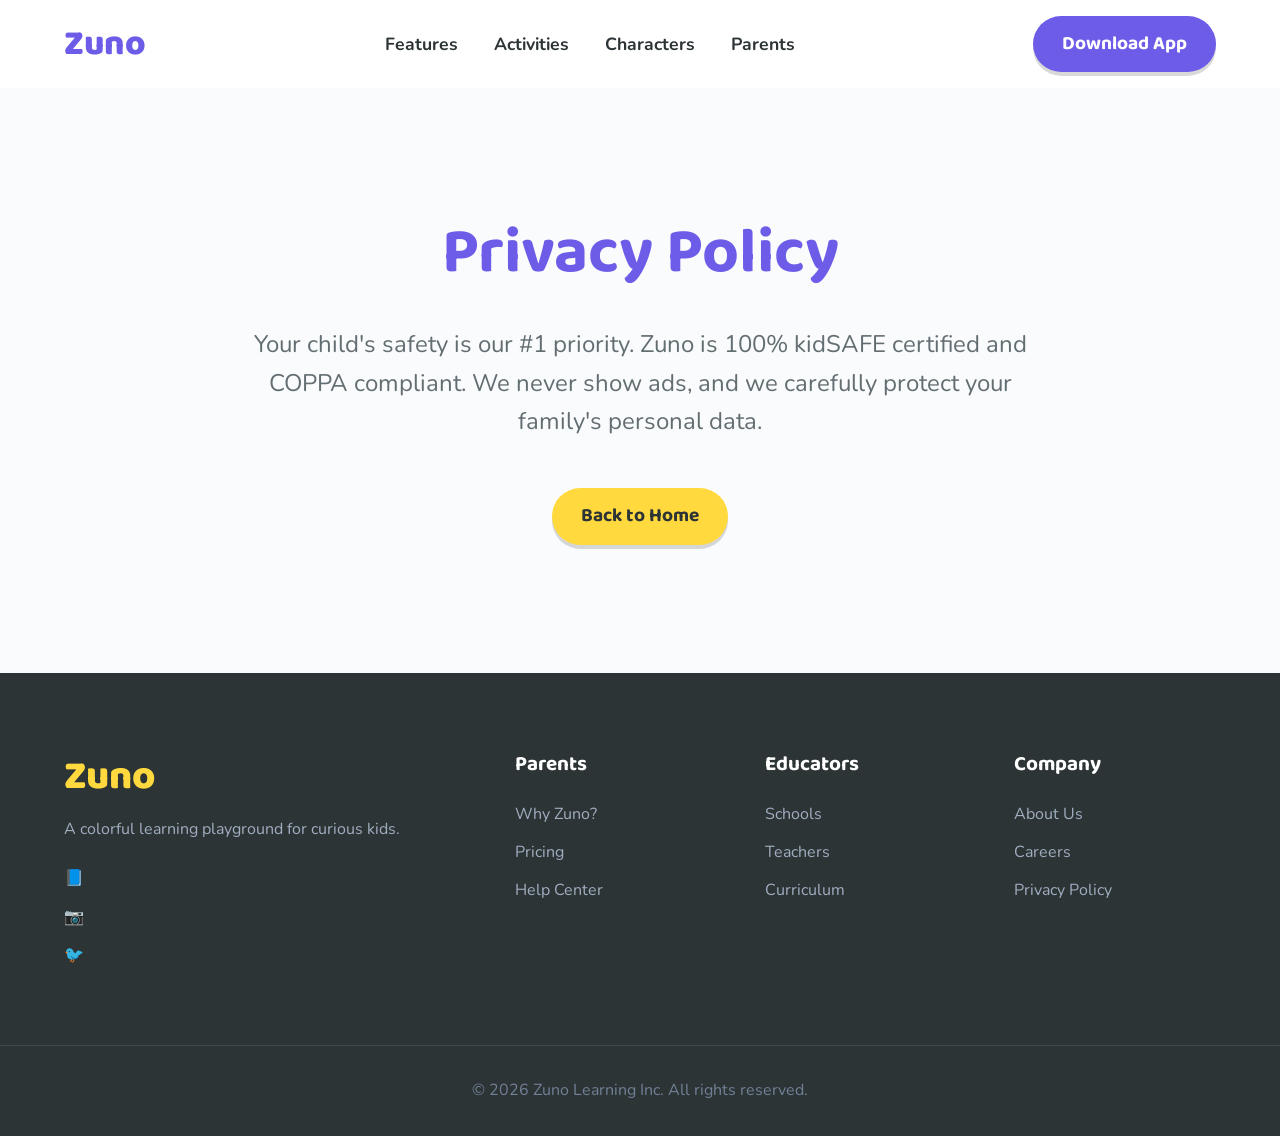
==== privacy.html @ a6fe1f81 "Redesign website to Lingokids style playground, add AI feature hero, and generate footer subpages" ====
<!DOCTYPE html>
<html lang="en">
<head>
  <meta charset="UTF-8" />
  <meta name="viewport" content="width=device-width, initial-scale=1.0" />
  <title>Zuno | Privacy Policy</title>
  <link rel="stylesheet" href="style.css?v=2" />
  <link href="https://fonts.googleapis.com/css2?family=Baloo+2:wght@500;600;700;800&family=Nunito:wght@400;600;700;800&display=swap" rel="stylesheet" />
</head>
<body>
  <header class="navbar">
    <div class="container nav-content">
      <a href="index.html" class="logo">Zuno</a>
      <nav class="nav-links">
        <a href="index.html#features">Features</a>
        <a href="index.html#activities">Activities</a>
        <a href="index.html#characters">Characters</a>
        <a href="index.html#parents">Parents</a>
      </nav>
      <a href="index.html#download" class="btn btn-primary nav-cta">Download App</a>
    </div>
  </header>

  <main style="padding: 8rem 0; text-align: center; min-height: 50vh; background: var(--bg-color);">
    <div class="container">
      <h1 style="color: var(--purple); font-size: 4rem; margin-bottom: 2rem;">Privacy Policy</h1>
      <p style="font-size: 1.5rem; color: var(--light-text); max-width: 800px; margin: 0 auto;">
        Your child's safety is our #1 priority. Zuno is 100% kidSAFE certified and COPPA compliant. We never show ads, and we carefully protect your family's personal data.
      </p>
      <div style="margin-top: 3rem;">
        <a href="index.html" class="btn btn-yellow">Back to Home</a>
      </div>
    </div>
  </main>

  <footer class="footer">
    <div class="container footer-grid">
      <div class="footer-brand">
        <a href="index.html" class="logo">Zuno</a>
        <p>A colorful learning playground for curious kids.</p>
        <div class="socials">
          <a href="#">📘</a> <a href="#">📷</a> <a href="#">🐦</a>
        </div>
      </div>
      <div>
        <h4>Parents</h4>
        <a href="why-zuno.html">Why Zuno?</a>
        <a href="pricing.html">Pricing</a>
        <a href="help-center.html">Help Center</a>
      </div>
      <div>
        <h4>Educators</h4>
        <a href="schools.html">Schools</a>
        <a href="teachers.html">Teachers</a>
        <a href="curriculum.html">Curriculum</a>
      </div>
      <div>
        <h4>Company</h4>
        <a href="about.html">About Us</a>
        <a href="careers.html">Careers</a>
        <a href="privacy.html">Privacy Policy</a>
      </div>
    </div>
    <div class="footer-bottom">
      <p>&copy; 2026 Zuno Learning Inc. All rights reserved.</p>
    </div>
  </footer>
</body>
</html>
---- style.css ----
:root {
  --purple:     #6C5CE7;
  --yellow:     #FFD93D;
  --blue:       #4DB6FF;
  --green:      #4CD4B0;
  --orange:     #FF7A59;
  --dark-text:  #2D3436;
  --light-text: #636E72;
  --bg-color:   #FAFBFC;
  --bg-blue:    #EBF6FF;
  --bg-yellow:  #FFF9E5;
}

* { margin: 0; padding: 0; box-sizing: border-box; }

body {
  font-family: 'Nunito', sans-serif;
  color: var(--dark-text);
  background-color: var(--bg-color);
  overflow-x: hidden;
  line-height: 1.6;
}

h1, h2, h3, h4, .logo {
  font-family: 'Baloo 2', cursive;
  line-height: 1.2;
}

a { text-decoration: none; color: inherit; }

.container { width: min(1200px, 90%); margin: auto; }

.section { padding: 5rem 0; }
.section-title { font-size: 2.8rem; text-align: center; margin-bottom: 3rem; color: var(--purple); }

.bg-light-blue { background-color: var(--bg-blue); }
.bg-light-yellow { background-color: var(--bg-yellow); }

.gradient-bg {
  background: linear-gradient(135deg, var(--purple), var(--blue));
  color: white;
}

/* Animations */
@keyframes float {
  0%, 100% { transform: translateY(0); }
  50% { transform: translateY(-20px); }
}
@keyframes bounce-slow {
  0%, 100% { transform: translateY(0); }
  50% { transform: translateY(-10px); }
}
@keyframes float-letter {
  0%, 100% { transform: translateY(0) rotate(0deg); }
  50% { transform: translateY(-15px) rotate(10deg); }
}

.bounce { animation: bounce-slow 4s ease-in-out infinite; }
.bounce-alt { animation: bounce-slow 4.5s ease-in-out infinite alternate; }

/* Buttons */
.btn {
  display: inline-block;
  padding: 0.8rem 1.8rem;
  border-radius: 50px;
  font-family: 'Baloo 2', cursive;
  font-size: 1.2rem;
  font-weight: 700;
  cursor: pointer;
  transition: transform 0.2s, box-shadow 0.2s;
  border: none;
  box-shadow: 0 4px 0 rgba(0,0,0,0.15);
}
.btn:hover {
  transform: translateY(-4px) scale(1.02);
  box-shadow: 0 8px 12px rgba(0,0,0,0.1);
}
.btn:active {
  transform: translateY(2px);
  box-shadow: 0 0px 0px rgba(0,0,0,0.1);
}

.btn-primary { background: var(--purple); color: white; }
.btn-yellow { background: var(--yellow); color: var(--dark-text); }
.btn-outline { background: white; color: var(--purple); border: 3px solid var(--purple); box-shadow: none; padding: 0.65rem 1.65rem; }
.btn-outline:hover { box-shadow: 0 6px 15px rgba(108, 92, 231, 0.2); }
.btn-white { background: white; color: var(--purple); }
.btn-large { padding: 1rem 2.5rem; font-size: 1.4rem; }

/* Cards & Rounded shapes */
.card {
  background: white;
  border-radius: 32px;
  box-shadow: 0 10px 30px rgba(0,0,0,0.06);
  transition: transform 0.3s cubic-bezier(0.175, 0.885, 0.32, 1.275), box-shadow 0.3s;
}
.card:hover {
  transform: translateY(-10px);
  box-shadow: 0 20px 40px rgba(0,0,0,0.1);
}

/* Navbar */
.navbar {
  background: rgba(255,255,255,0.9);
  backdrop-filter: blur(10px);
  position: sticky;
  top: 0;
  z-index: 100;
  padding: 1rem 0;
}
.nav-content { display: flex; justify-content: space-between; align-items: center; }
.logo { font-size: 2.2rem; color: var(--purple); font-weight: 800; }
.nav-links a { margin: 0 1rem; font-weight: 700; font-size: 1.1rem; color: var(--dark-text); transition: color 0.2s; }
.nav-links a:hover { color: var(--purple); }

/* Hero Section */
.hero {
  position: relative;
  padding: 6rem 0;
  z-index: 10;
}
.hero-grid {
  display: grid;
  grid-template-columns: 1fr 1fr;
  gap: 3rem;
  align-items: center;
}
.hero-text h1 {
  font-size: 4.5rem;
  color: var(--purple);
  margin-bottom: 1rem;
}
.hero-text p {
  font-size: 1.5rem;
  color: var(--light-text);
  margin-bottom: 2rem;
}
.hero-buttons { display: flex; gap: 1rem; flex-wrap: wrap; }

.hero-image-container { position: relative; }
.hero-img {
  width: 100%;
  border-radius: 40px;
  box-shadow: 0 20px 50px rgba(108, 92, 231, 0.15);
  animation: float 6s ease-in-out infinite;
  display: block;
}

/* Floating Elements */
.floating-letter, .floating-number {
  position: absolute;
  font-family: 'Baloo 2', cursive;
  font-weight: 800;
  font-size: 4rem;
  z-index: 2;
  animation: float-letter 4s ease-in-out infinite alternate;
}
.l1 { color: var(--yellow); top: -20px; left: -20px; text-shadow: 3px 3px 0 rgba(0,0,0,0.1); }
.n1 { color: var(--green); top: 50%; right: -30px; font-size: 5rem; animation-delay: 1s; }
.l2 { color: var(--orange); bottom: -10px; left: 10%; animation-delay: 2s; }
.n2 { color: var(--blue); bottom: 10%; right: 20%; font-size: 3.5rem; animation-delay: 1.5s; }

.floating-bg { position: fixed; top: 0; left: 0; width: 100%; height: 100%; pointer-events: none; z-index: -1; }
.bubble { position: absolute; border-radius: 50%; background: var(--blue); opacity: 0.1; }
.b1 { width: 300px; height: 300px; top: -100px; right: -50px; background: var(--yellow); animation: float 8s infinite; }
.b2 { width: 150px; height: 150px; bottom: 20%; left: 5%; animation: float 6s infinite reverse; }
.star, .cloud { position: absolute; font-size: 3rem; opacity: 0.6; }
.s1 { top: 20%; left: 15%; animation: float 5s infinite; }
.s2 { top: 60%; right: 10%; font-size: 2rem; animation: float 4s infinite 2s; }
.c1 { top: 30%; right: 25%; font-size: 4rem; opacity: 0.4; animation: float 7s infinite 1s; }


/* Hero Feature Showcase */
.feature-showcase {
  display: grid;
  grid-template-columns: 1.1fr 0.9fr;
  gap: 4rem;
  align-items: center;
}
.badge-label {
  background: var(--yellow);
  color: var(--dark-text);
  padding: 0.5rem 1.2rem;
  border-radius: 20px;
  font-weight: 800;
  font-size: 1.1rem;
  display: inline-block;
  font-family: 'Baloo 2', cursive;
  text-transform: uppercase;
  letter-spacing: 1px;
}
.feature-list {
  list-style: none;
}
.feature-list li {
  margin-bottom: 1rem;
  padding: 1.2rem;
  background: white;
  border-radius: 20px;
  box-shadow: 0 5px 15px rgba(0,0,0,0.05);
  border-left: 6px solid var(--purple);
  font-size: 1.15rem;
  transition: transform 0.2s;
}
.feature-list li:hover {
  transform: translateX(10px);
}

/* Activities Section */
.horizontal-scroll {
  display: flex;
  gap: 2rem;
  overflow-x: auto;
  padding: 1rem 0 3rem;
  scrollbar-width: none; /* Firefox */
}
.horizontal-scroll::-webkit-scrollbar { display: none; }
.activity-card {
  min-width: 300px;
  flex: 0 0 300px;
  overflow: hidden;
  border: 4px solid white;
}
.activity-card:hover { border-color: var(--yellow); border-radius: 32px; }
.activity-img {
  height: 180px;
  width: 100%;
  object-fit: cover;
  display: block;
  border-radius: 28px 28px 0 0;
}
.activity-content { padding: 1.5rem; position: relative; }
.age-tag {
  background: var(--bg-color);
  color: var(--light-text);
  padding: 0.3rem 0.8rem;
  border-radius: 20px;
  font-weight: 700;
  font-size: 0.9rem;
  display: inline-block;
  margin-bottom: 0.5rem;
}
.activity-card h3 { font-size: 1.5rem; margin-bottom: 1rem; }
.btn-play {
  background: var(--green);
  color: white;
  border: none;
  border-radius: 50px;
  padding: 0.5rem 1rem;
  font-weight: 700;
  font-family: 'Baloo 2', cursive;
  cursor: pointer;
  box-shadow: 0 4px 0 rgba(0,0,0,0.1);
  transition: transform 0.2s;
}
.btn-play:hover { transform: scale(1.05); }

/* Character Section */
.character-grid {
  display: grid;
  grid-template-columns: repeat(auto-fit, minmax(300px, 1fr));
  gap: 2.5rem;
}
.character-card {
  padding: 2.5rem 2rem;
  text-align: center;
  border: 3px solid transparent;
}
.character-card:hover { border-color: var(--purple); }
.char-image {
  width: 130px;
  height: 130px;
  margin: 0 auto 1.5rem;
  border-radius: 50%;
  display: flex;
  align-items: center;
  justify-content: center;
  font-size: 5rem;
  box-shadow: 0 10px 20px rgba(0,0,0,0.1);
}
.character-card h3 { font-size: 2rem; color: var(--purple); margin-bottom: 0.5rem; }

/* Trust Section */
.trust-grid {
  display: grid;
  grid-template-columns: 1fr 1fr;
  gap: 4rem;
  align-items: center;
}
.trust-badges { display: flex; flex-direction: column; gap: 1.5rem; }
.badge {
  display: flex;
  flex-direction: column;
  background: white;
  padding: 1.5rem;
  border-radius: 24px;
  box-shadow: 0 5px 15px rgba(0,0,0,0.05);
}
.badge .icon { font-size: 2.5rem; margin-bottom: 0.5rem; }
.badge strong { font-size: 1.4rem; font-family: 'Baloo 2', cursive; color: var(--dark-text); }
.badge p { color: var(--light-text); }

.testimonial-card {
  padding: 3rem;
  background: white;
  border-radius: 40px;
  border-top-left-radius: 0;
  box-shadow: 0 15px 35px rgba(0,0,0,0.08);
  position: relative;
}
.testimonial-card::before {
  content: '"';
  font-family: 'Baloo 2', cursive;
  font-size: 8rem;
  color: var(--yellow);
  position: absolute;
  top: -20px;
  left: 20px;
  opacity: 0.3;
  line-height: 1;
}
.testimonial-card p { font-size: 1.4rem; font-weight: 600; color: var(--dark-text); font-style: italic; position: relative; z-index: 1; margin-bottom: 2rem;}
.parent-name { display: flex; align-items: center; gap: 1rem; }
.avatar { width: 50px; height: 50px; background: var(--bg-blue); border-radius: 50%; display: flex; align-items: center; justify-content: center; font-size: 1.5rem; }
.parent-name span { font-weight: 700; color: var(--light-text); }

/* CTA Section */
.cta { text-align: center; border-radius: 40px; margin: 0 5% 5rem; padding: 4rem 1rem; }
.cta h2 { font-size: 3.5rem; margin-bottom: 1rem; }
.cta p { font-size: 1.3rem; margin-bottom: 2.5rem; opacity: 0.9; }
.cta-buttons { display: flex; justify-content: center; gap: 1.5rem; flex-wrap: wrap; }

/* Footer */
.footer { background: var(--dark-text); color: white; padding: 5rem 0 2rem; }
.footer-grid {
  display: grid;
  grid-template-columns: 2fr 1fr 1fr 1fr;
  gap: 3rem;
  margin-bottom: 4rem;
}
.footer-brand .logo { color: var(--yellow); font-size: 2.5rem; margin-bottom: 1rem; display: block; }
.footer-brand p { color: #A0AEC0; margin-bottom: 1.5rem; }
.footer h4 { font-size: 1.3rem; margin-bottom: 1.5rem; color: white; }
.footer a { display: block; color: #A0AEC0; margin-bottom: 0.8rem; transition: color 0.2s; }
.footer a:hover { color: var(--yellow); }
.footer-bottom { text-align: center; padding-top: 2rem; border-top: 1px solid rgba(255,255,255,0.1); color: #718096; }

/* Login Form Modal Start */
.login-link {
  font-weight: 800;
  font-size: 1.1rem;
  color: var(--purple);
  margin-right: 1.5rem;
  text-decoration: none;
  transition: color 0.2s;
}
.login-link:hover {
  color: var(--orange);
}
.modal {
  display: flex !important;
  visibility: hidden;
  opacity: 0;
  position: fixed;
  z-index: 1000;
  left: 0;
  top: 0;
  width: 100%;
  height: 100%;
  background-color: rgba(48, 25, 98, 0.6);
  backdrop-filter: blur(5px);
  align-items: center;
  justify-content: center;
  transition: opacity 0.3s, visibility 0.3s;
}
.modal.show {
  visibility: visible;
  opacity: 1;
}
.modal-content {
  background-color: #fefefe;
  padding: 3rem;
  width: min(90%, 420px);
  position: relative;
  text-align: center;
  border: 4px solid var(--purple);
  transform: translateY(20px);
  transition: transform 0.3s;
}
.modal.show .modal-content {
  transform: translateY(0);
}
.close-btn {
  color: #ccc;
  position: absolute;
  top: 15px;
  right: 25px;
  font-size: 32px;
  font-weight: bold;
  cursor: pointer;
  transition: color 0.2s;
  line-height: 1;
}
.close-btn:hover,
.close-btn:focus {
  color: var(--orange);
}
.form-group {
  text-align: left;
  margin-bottom: 1.5rem;
}
.form-group label {
  display: block;
  font-weight: 700;
  color: var(--dark-text);
  margin-bottom: 0.5rem;
  font-size: 1.1rem;
}
.form-group input {
  width: 100%;
  padding: 0.9rem 1rem;
  border: 2px solid #e2e8f0;
  border-radius: 16px;
  font-size: 1.1rem;
  font-family: 'Nunito', sans-serif;
  color: var(--dark-text);
  transition: border-color 0.2s;
}
.form-group input:focus {
  outline: none;
  border-color: var(--purple);
}

/* Responsive Start */
@media (max-width: 992px) {
  .hero-grid, .trust-grid { grid-template-columns: 1fr; text-align: center; }
  .hero-buttons { justify-content: center; }
  .floating-letter, .floating-number { display: none; }
  .hero-text h1 { font-size: 3.5rem; }
  .footer-grid { grid-template-columns: 1fr 1fr; }
}

@media (max-width: 768px) {
  .nav-links { display: none; }
  .section { padding: 3rem 0; }
  .section-title, .cta h2 { font-size: 2.2rem; }
  .hero-text h1 { font-size: 2.8rem; }
  .footer-grid { grid-template-columns: 1fr; text-align: center; }
}
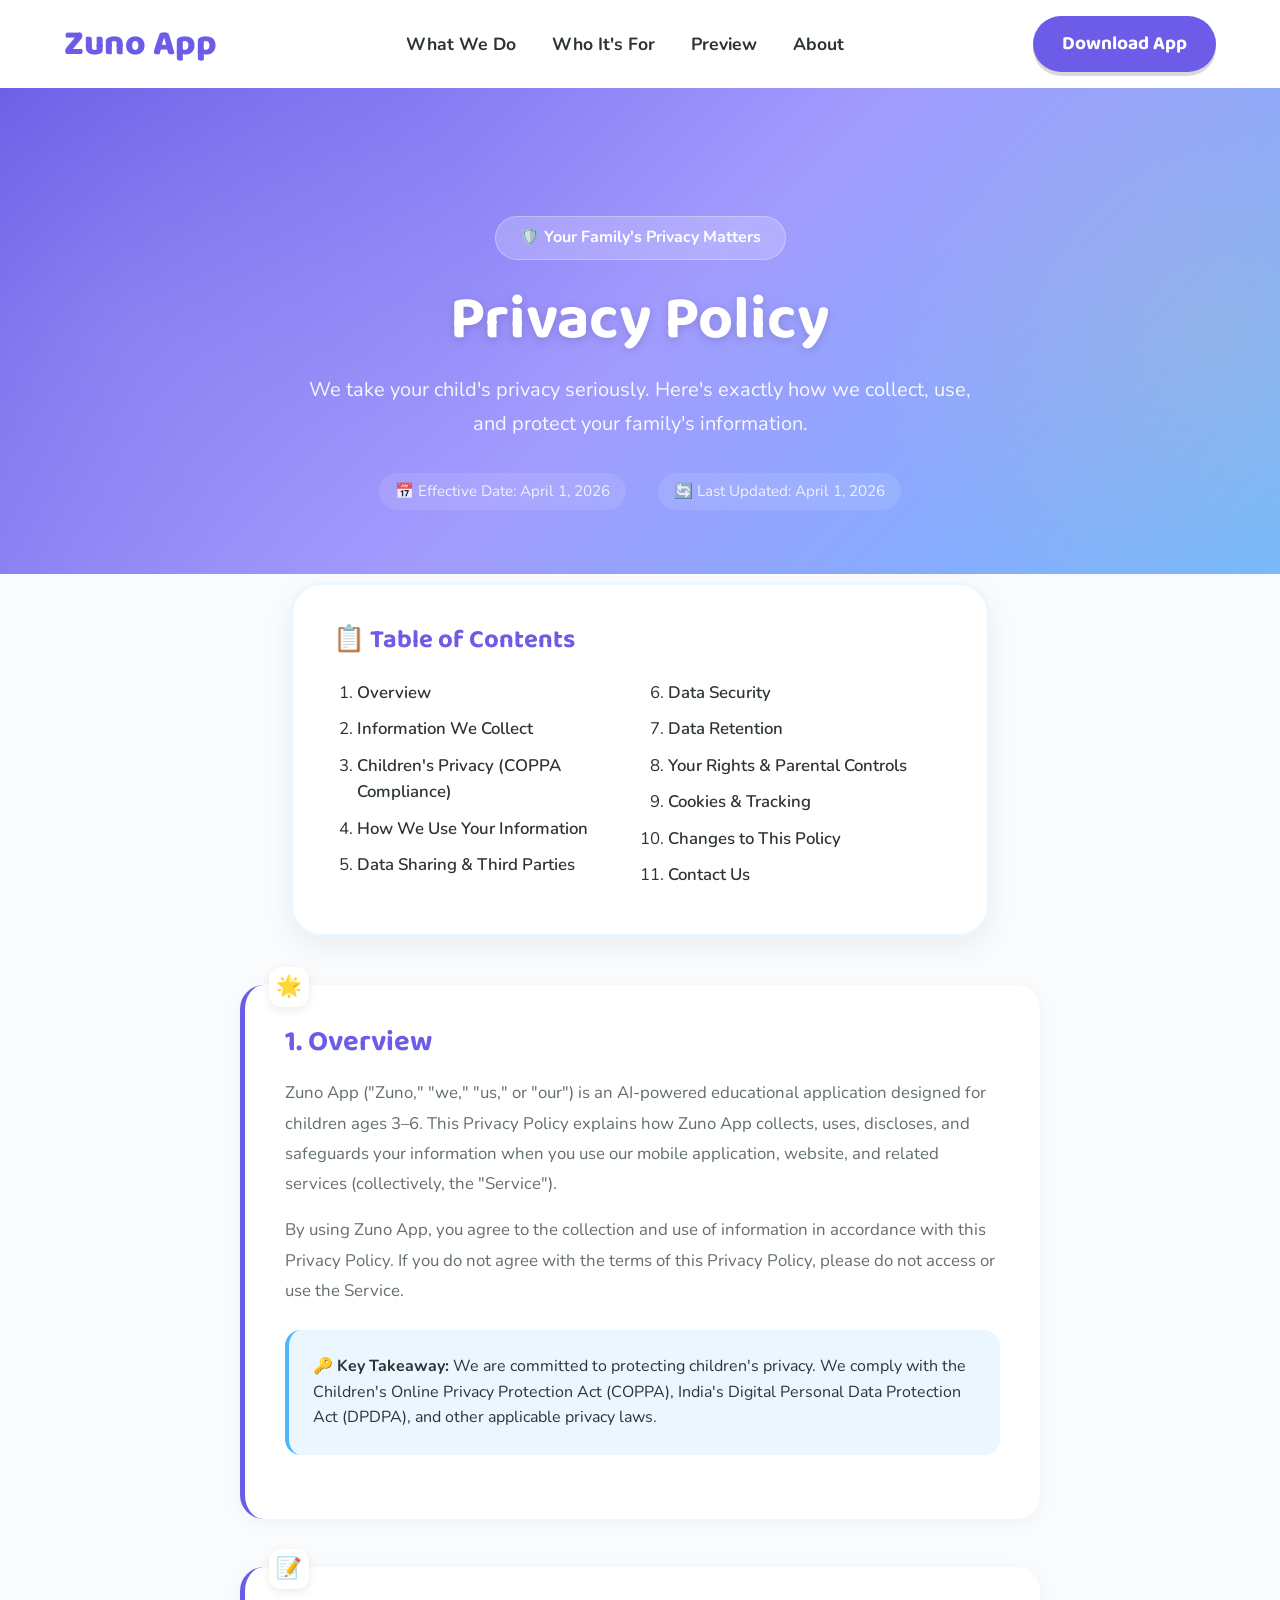
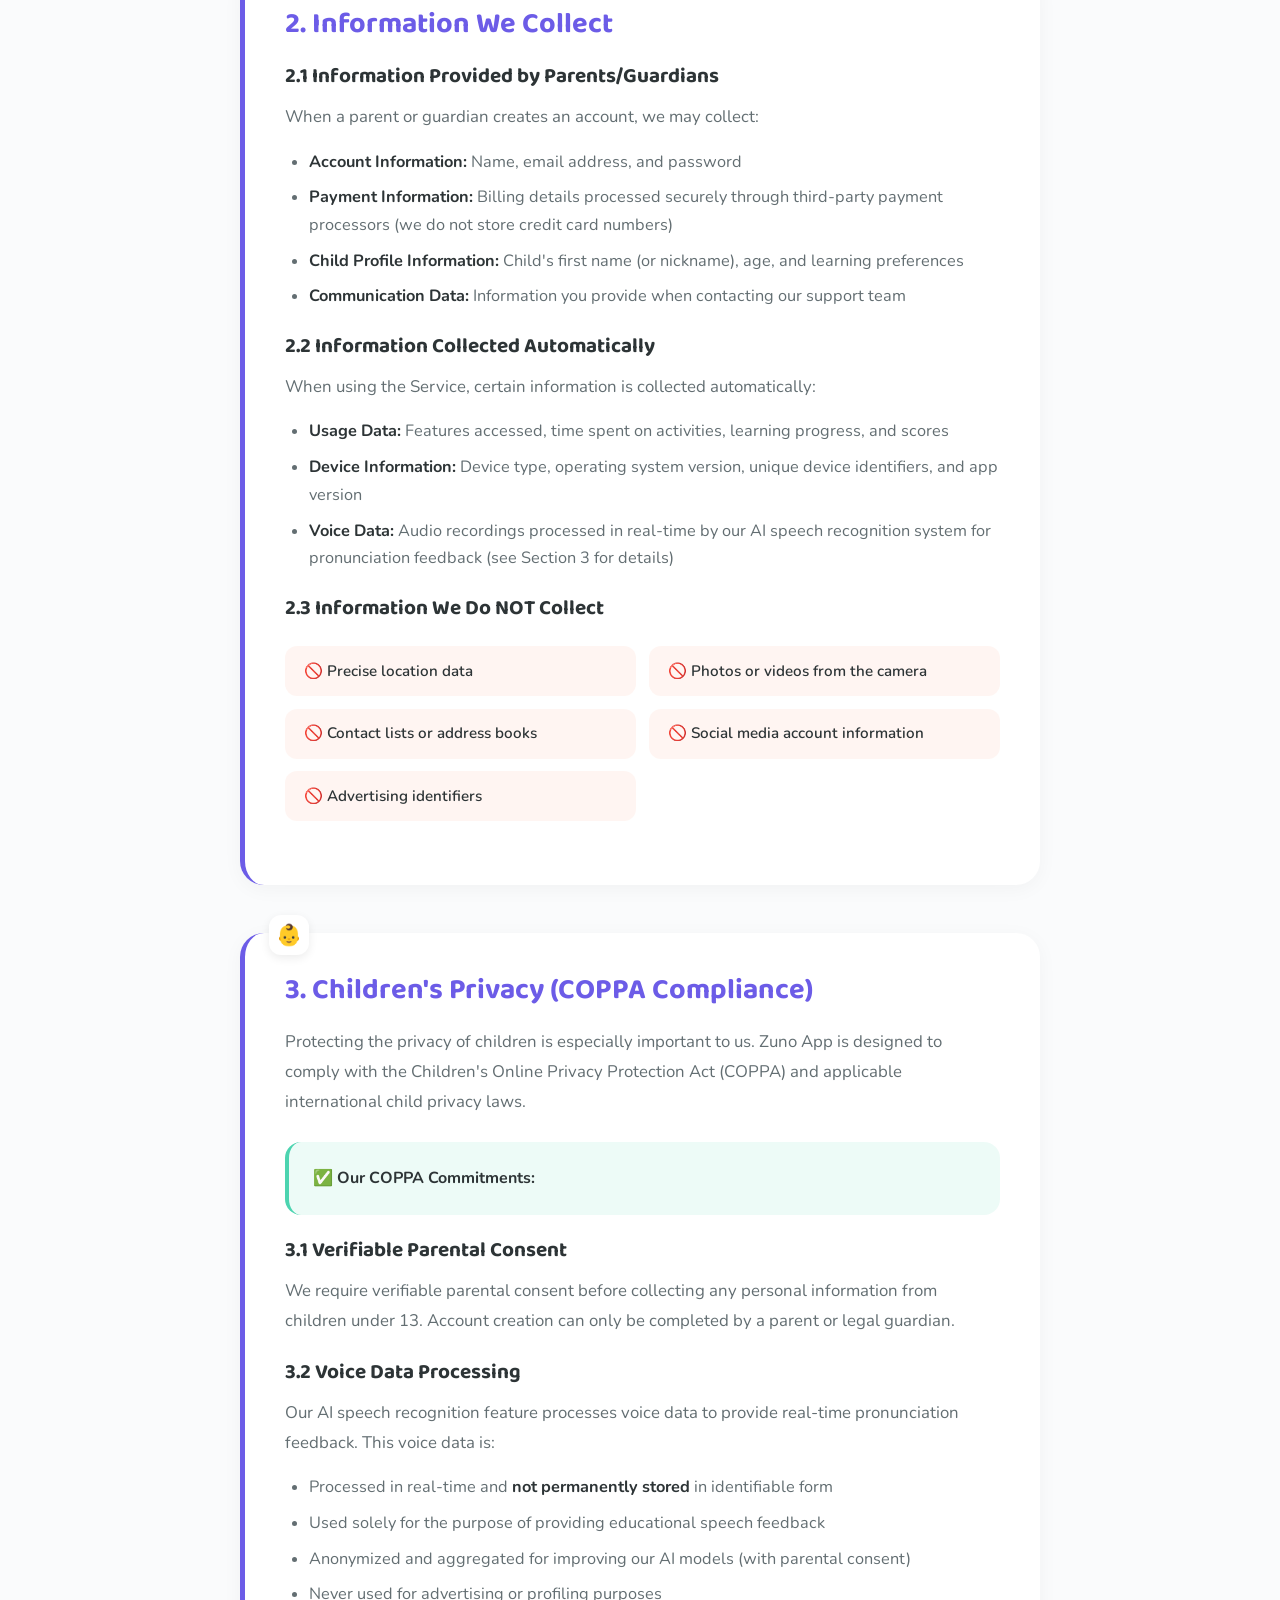
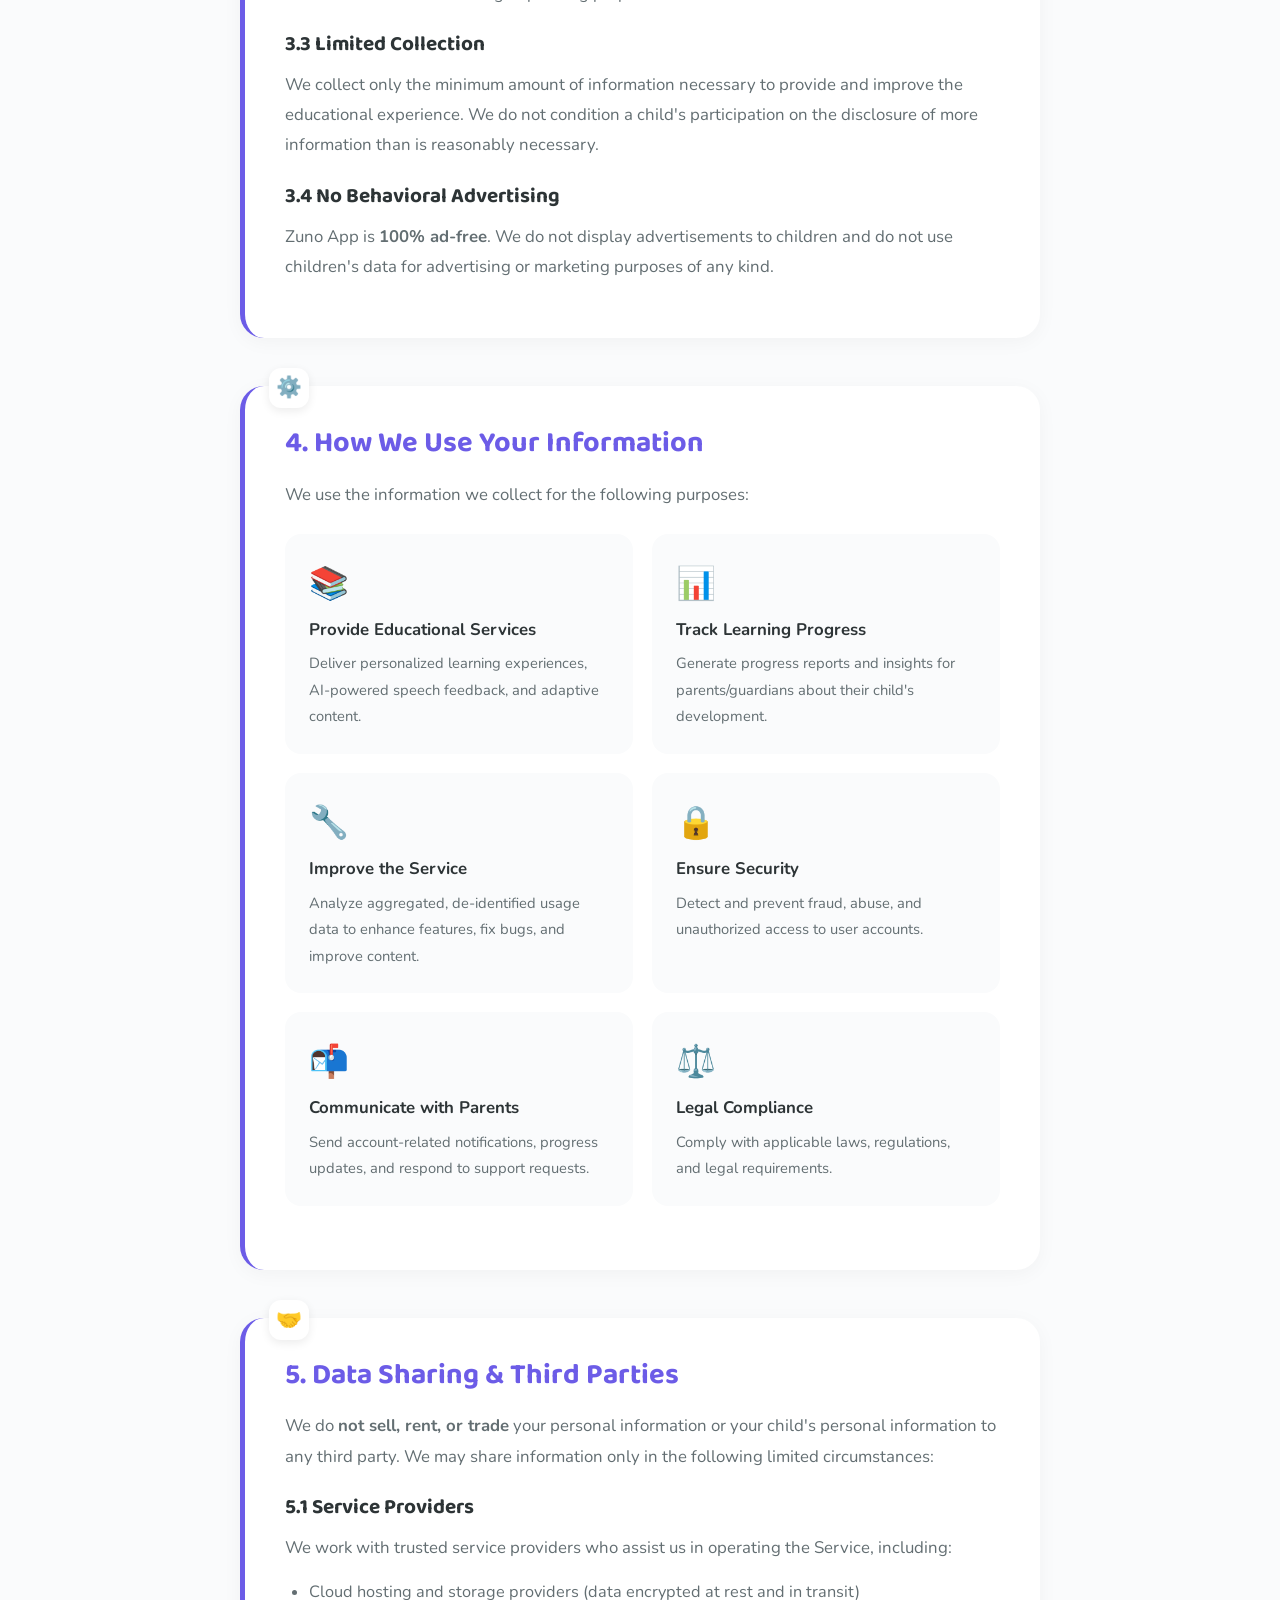
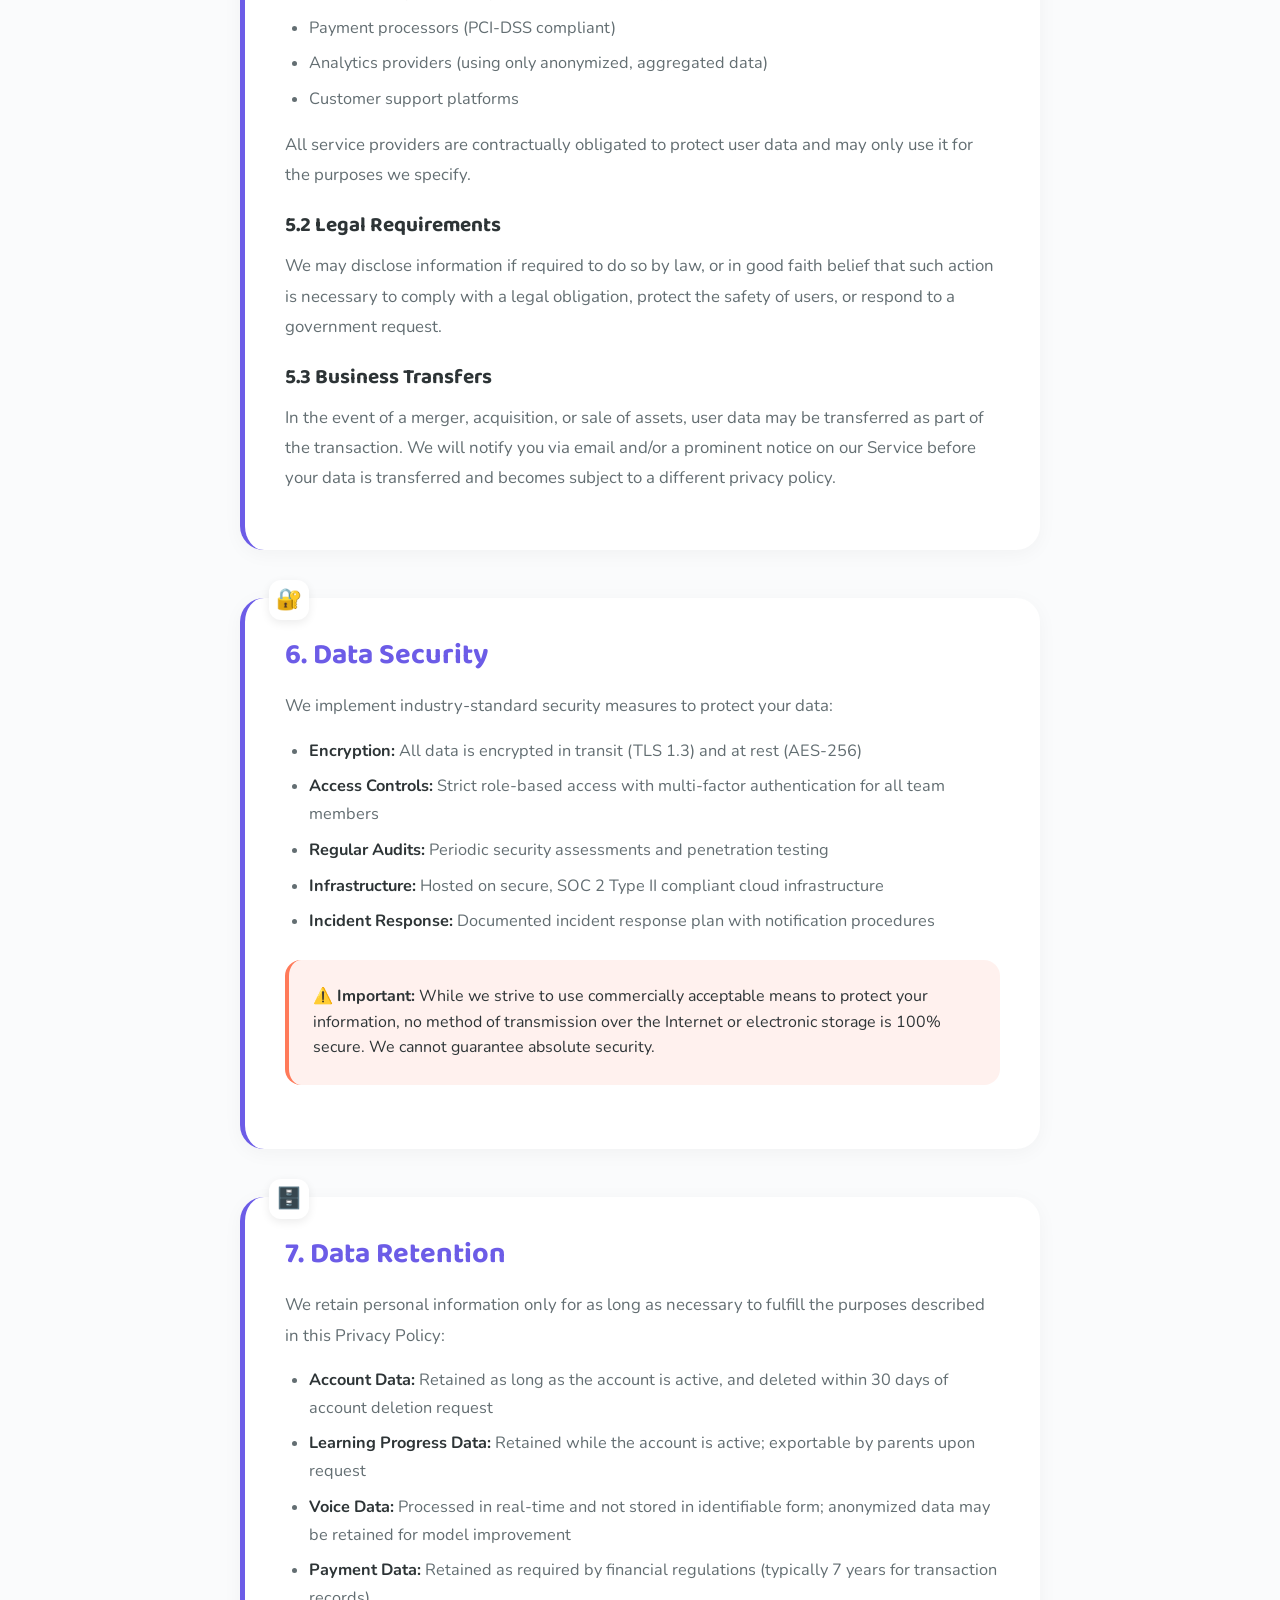
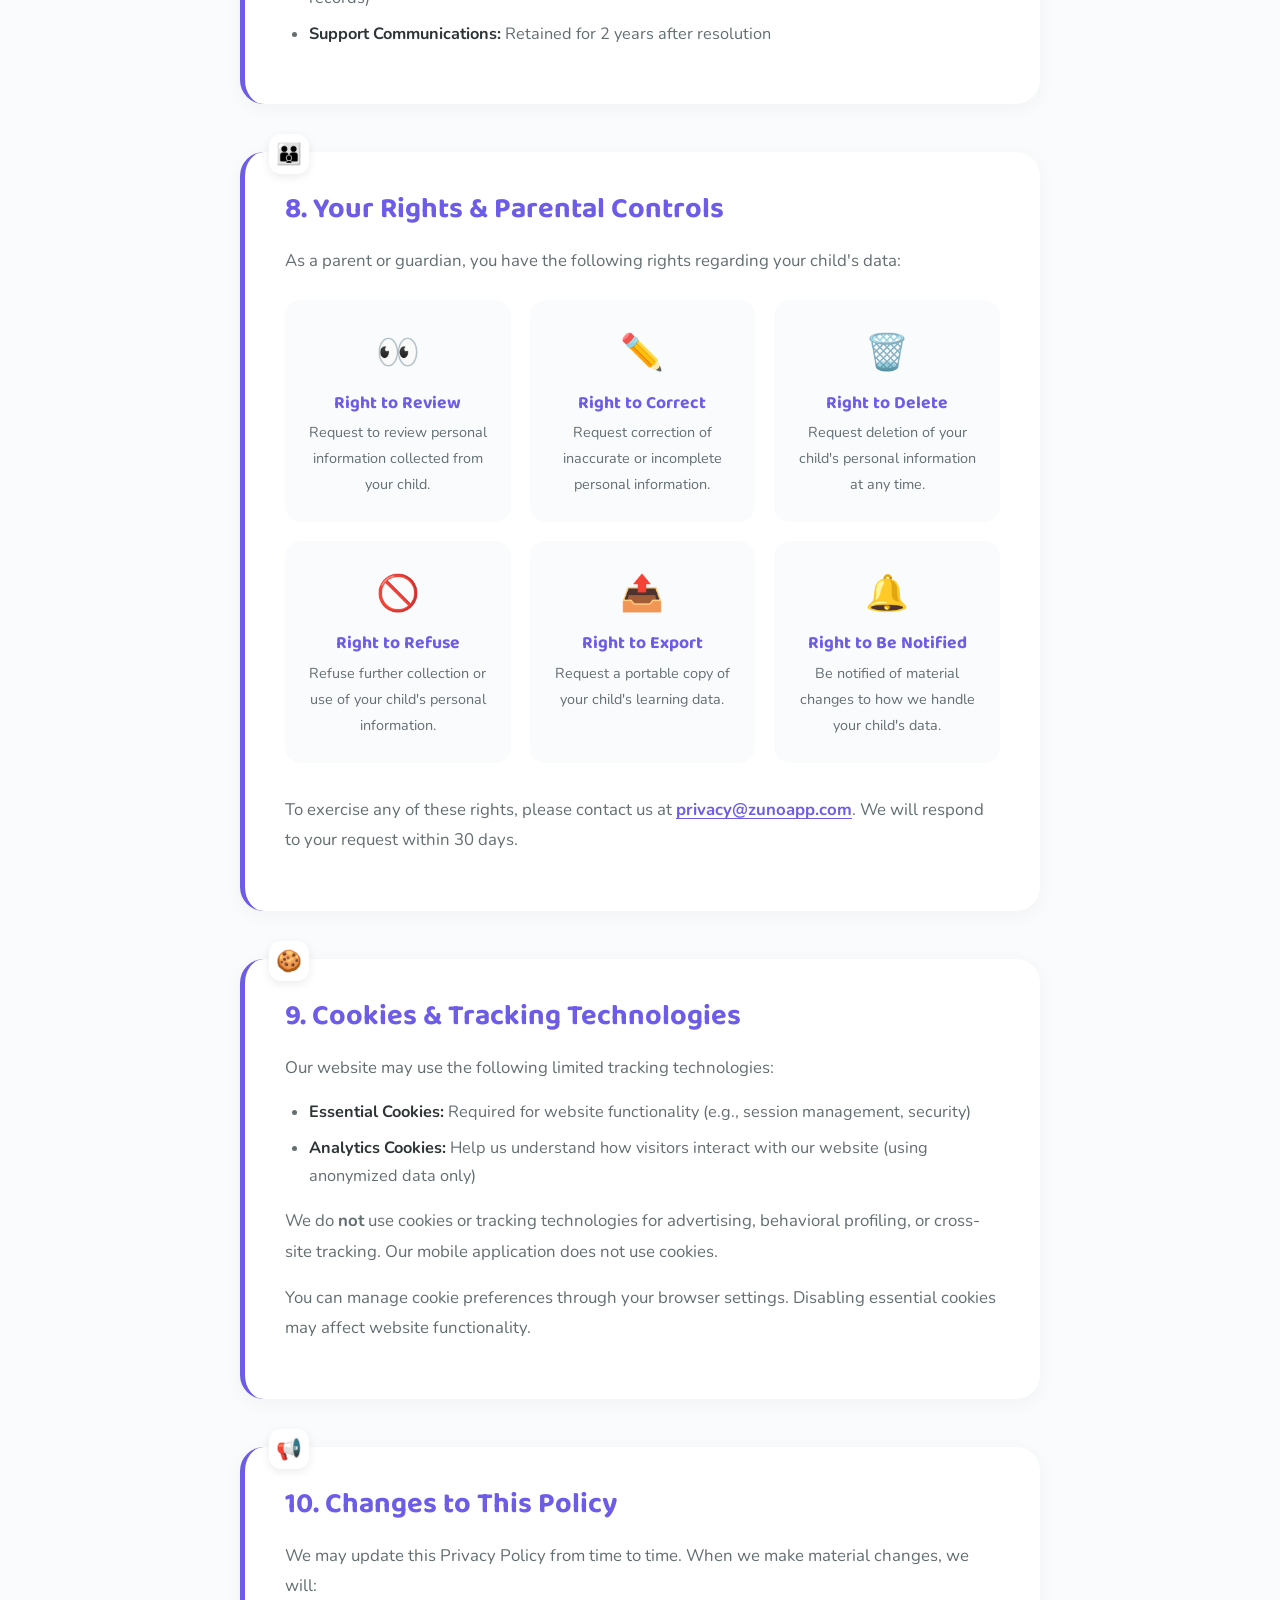
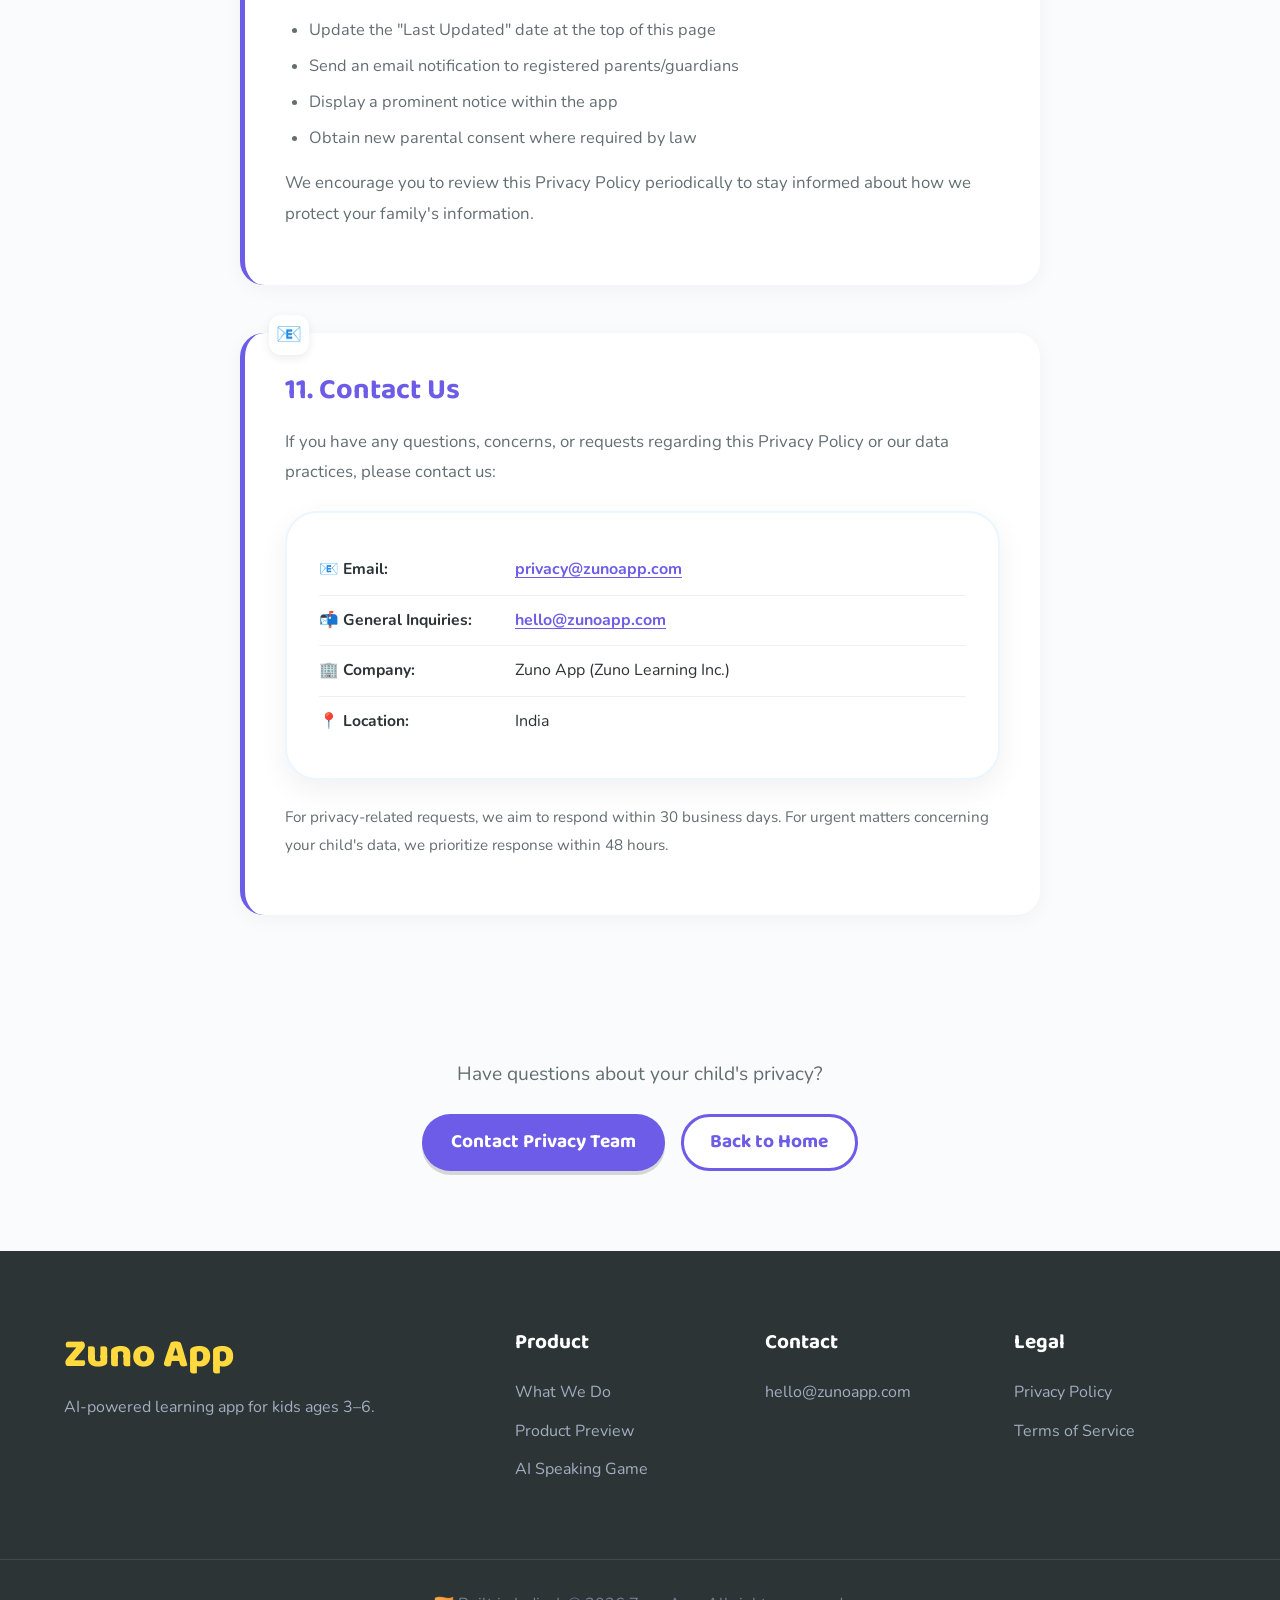
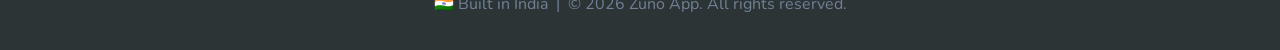
==== commit adae7eaa: "Add authentic Privacy Policy & Terms of Service pages - Rewrote privacy.html with comprehensive 11-s" ====
--- a/privacy.html
+++ b/privacy.html
@@ -3,66 +3,357 @@
 <head>
   <meta charset="UTF-8" />
   <meta name="viewport" content="width=device-width, initial-scale=1.0" />
-  <title>Zuno | Privacy Policy</title>
-  <link rel="stylesheet" href="style.css?v=2" />
+  <title>Zuno App | Privacy Policy</title>
+  <meta name="description" content="Zuno App Privacy Policy – Learn how we protect your child's data. COPPA compliant, ad-free, and committed to children's safety." />
+  <link rel="preconnect" href="https://fonts.googleapis.com" />
+  <link rel="preconnect" href="https://fonts.gstatic.com" crossorigin />
   <link href="https://fonts.googleapis.com/css2?family=Baloo+2:wght@500;600;700;800&family=Nunito:wght@400;600;700;800&display=swap" rel="stylesheet" />
+  <link rel="stylesheet" href="style.css?v=6" />
 </head>
 <body>
   <header class="navbar">
     <div class="container nav-content">
-      <a href="index.html" class="logo">Zuno</a>
+      <a href="index.html" class="logo">Zuno App</a>
       <nav class="nav-links">
-        <a href="index.html#features">Features</a>
-        <a href="index.html#activities">Activities</a>
-        <a href="index.html#characters">Characters</a>
-        <a href="index.html#parents">Parents</a>
+        <a href="index.html#what-we-do">What We Do</a>
+        <a href="index.html#who-its-for">Who It's For</a>
+        <a href="index.html#preview">Preview</a>
+        <a href="index.html#about">About</a>
       </nav>
       <a href="index.html#download" class="btn btn-primary nav-cta">Download App</a>
     </div>
   </header>
 
-  <main style="padding: 8rem 0; text-align: center; min-height: 50vh; background: var(--bg-color);">
-    <div class="container">
-      <h1 style="color: var(--purple); font-size: 4rem; margin-bottom: 2rem;">Privacy Policy</h1>
-      <p style="font-size: 1.5rem; color: var(--light-text); max-width: 800px; margin: 0 auto;">
-        Your child's safety is our #1 priority. Zuno is 100% kidSAFE certified and COPPA compliant. We never show ads, and we carefully protect your family's personal data.
-      </p>
-      <div style="margin-top: 3rem;">
-        <a href="index.html" class="btn btn-yellow">Back to Home</a>
-      </div>
-    </div>
+  <main class="legal-page">
+    <!-- Hero Banner -->
+    <section class="legal-hero">
+      <div class="container">
+        <div class="legal-hero-badge">🛡️ Your Family's Privacy Matters</div>
+        <h1>Privacy Policy</h1>
+        <p class="legal-hero-sub">We take your child's privacy seriously. Here's exactly how we collect, use, and protect your family's information.</p>
+        <div class="legal-meta">
+          <span>📅 Effective Date: April 1, 2026</span>
+          <span>🔄 Last Updated: April 1, 2026</span>
+        </div>
+      </div>
+    </section>
+
+    <!-- Table of Contents -->
+    <section class="legal-toc">
+      <div class="container">
+        <div class="toc-card card">
+          <h2>📋 Table of Contents</h2>
+          <ol class="toc-list">
+            <li><a href="#overview">Overview</a></li>
+            <li><a href="#info-we-collect">Information We Collect</a></li>
+            <li><a href="#children-privacy">Children's Privacy (COPPA Compliance)</a></li>
+            <li><a href="#how-we-use">How We Use Your Information</a></li>
+            <li><a href="#data-sharing">Data Sharing & Third Parties</a></li>
+            <li><a href="#data-security">Data Security</a></li>
+            <li><a href="#data-retention">Data Retention</a></li>
+            <li><a href="#parental-rights">Your Rights & Parental Controls</a></li>
+            <li><a href="#cookies">Cookies & Tracking</a></li>
+            <li><a href="#changes">Changes to This Policy</a></li>
+            <li><a href="#contact">Contact Us</a></li>
+          </ol>
+        </div>
+      </div>
+    </section>
+
+    <!-- Policy Content -->
+    <section class="legal-content">
+      <div class="container">
+
+        <article id="overview" class="legal-section">
+          <div class="legal-section-icon">🌟</div>
+          <h2>1. Overview</h2>
+          <p>Zuno App ("Zuno," "we," "us," or "our") is an AI-powered educational application designed for children ages 3–6. This Privacy Policy explains how Zuno App collects, uses, discloses, and safeguards your information when you use our mobile application, website, and related services (collectively, the "Service").</p>
+          <p>By using Zuno App, you agree to the collection and use of information in accordance with this Privacy Policy. If you do not agree with the terms of this Privacy Policy, please do not access or use the Service.</p>
+          <div class="legal-highlight">
+            <strong>🔑 Key Takeaway:</strong> We are committed to protecting children's privacy. We comply with the Children's Online Privacy Protection Act (COPPA), India's Digital Personal Data Protection Act (DPDPA), and other applicable privacy laws.
+          </div>
+        </article>
+
+        <article id="info-we-collect" class="legal-section">
+          <div class="legal-section-icon">📝</div>
+          <h2>2. Information We Collect</h2>
+
+          <h3>2.1 Information Provided by Parents/Guardians</h3>
+          <p>When a parent or guardian creates an account, we may collect:</p>
+          <ul>
+            <li><strong>Account Information:</strong> Name, email address, and password</li>
+            <li><strong>Payment Information:</strong> Billing details processed securely through third-party payment processors (we do not store credit card numbers)</li>
+            <li><strong>Child Profile Information:</strong> Child's first name (or nickname), age, and learning preferences</li>
+            <li><strong>Communication Data:</strong> Information you provide when contacting our support team</li>
+          </ul>
+
+          <h3>2.2 Information Collected Automatically</h3>
+          <p>When using the Service, certain information is collected automatically:</p>
+          <ul>
+            <li><strong>Usage Data:</strong> Features accessed, time spent on activities, learning progress, and scores</li>
+            <li><strong>Device Information:</strong> Device type, operating system version, unique device identifiers, and app version</li>
+            <li><strong>Voice Data:</strong> Audio recordings processed in real-time by our AI speech recognition system for pronunciation feedback (see Section 3 for details)</li>
+          </ul>
+
+          <h3>2.3 Information We Do NOT Collect</h3>
+          <div class="legal-do-not-list">
+            <div class="do-not-item">🚫 Precise location data</div>
+            <div class="do-not-item">🚫 Photos or videos from the camera</div>
+            <div class="do-not-item">🚫 Contact lists or address books</div>
+            <div class="do-not-item">🚫 Social media account information</div>
+            <div class="do-not-item">🚫 Advertising identifiers</div>
+          </div>
+        </article>
+
+        <article id="children-privacy" class="legal-section">
+          <div class="legal-section-icon">👶</div>
+          <h2>3. Children's Privacy (COPPA Compliance)</h2>
+          <p>Protecting the privacy of children is especially important to us. Zuno App is designed to comply with the Children's Online Privacy Protection Act (COPPA) and applicable international child privacy laws.</p>
+
+          <div class="legal-highlight highlight-green">
+            <strong>✅ Our COPPA Commitments:</strong>
+          </div>
+
+          <h3>3.1 Verifiable Parental Consent</h3>
+          <p>We require verifiable parental consent before collecting any personal information from children under 13. Account creation can only be completed by a parent or legal guardian.</p>
+
+          <h3>3.2 Voice Data Processing</h3>
+          <p>Our AI speech recognition feature processes voice data to provide real-time pronunciation feedback. This voice data is:</p>
+          <ul>
+            <li>Processed in real-time and <strong>not permanently stored</strong> in identifiable form</li>
+            <li>Used solely for the purpose of providing educational speech feedback</li>
+            <li>Anonymized and aggregated for improving our AI models (with parental consent)</li>
+            <li>Never used for advertising or profiling purposes</li>
+          </ul>
+
+          <h3>3.3 Limited Collection</h3>
+          <p>We collect only the minimum amount of information necessary to provide and improve the educational experience. We do not condition a child's participation on the disclosure of more information than is reasonably necessary.</p>
+
+          <h3>3.4 No Behavioral Advertising</h3>
+          <p>Zuno App is <strong>100% ad-free</strong>. We do not display advertisements to children and do not use children's data for advertising or marketing purposes of any kind.</p>
+        </article>
+
+        <article id="how-we-use" class="legal-section">
+          <div class="legal-section-icon">⚙️</div>
+          <h2>4. How We Use Your Information</h2>
+          <p>We use the information we collect for the following purposes:</p>
+
+          <div class="use-cases-grid">
+            <div class="use-case-item">
+              <span class="use-emoji">📚</span>
+              <strong>Provide Educational Services</strong>
+              <p>Deliver personalized learning experiences, AI-powered speech feedback, and adaptive content.</p>
+            </div>
+            <div class="use-case-item">
+              <span class="use-emoji">📊</span>
+              <strong>Track Learning Progress</strong>
+              <p>Generate progress reports and insights for parents/guardians about their child's development.</p>
+            </div>
+            <div class="use-case-item">
+              <span class="use-emoji">🔧</span>
+              <strong>Improve the Service</strong>
+              <p>Analyze aggregated, de-identified usage data to enhance features, fix bugs, and improve content.</p>
+            </div>
+            <div class="use-case-item">
+              <span class="use-emoji">🔒</span>
+              <strong>Ensure Security</strong>
+              <p>Detect and prevent fraud, abuse, and unauthorized access to user accounts.</p>
+            </div>
+            <div class="use-case-item">
+              <span class="use-emoji">📬</span>
+              <strong>Communicate with Parents</strong>
+              <p>Send account-related notifications, progress updates, and respond to support requests.</p>
+            </div>
+            <div class="use-case-item">
+              <span class="use-emoji">⚖️</span>
+              <strong>Legal Compliance</strong>
+              <p>Comply with applicable laws, regulations, and legal requirements.</p>
+            </div>
+          </div>
+        </article>
+
+        <article id="data-sharing" class="legal-section">
+          <div class="legal-section-icon">🤝</div>
+          <h2>5. Data Sharing & Third Parties</h2>
+          <p>We do <strong>not sell, rent, or trade</strong> your personal information or your child's personal information to any third party. We may share information only in the following limited circumstances:</p>
+
+          <h3>5.1 Service Providers</h3>
+          <p>We work with trusted service providers who assist us in operating the Service, including:</p>
+          <ul>
+            <li>Cloud hosting and storage providers (data encrypted at rest and in transit)</li>
+            <li>Payment processors (PCI-DSS compliant)</li>
+            <li>Analytics providers (using only anonymized, aggregated data)</li>
+            <li>Customer support platforms</li>
+          </ul>
+          <p>All service providers are contractually obligated to protect user data and may only use it for the purposes we specify.</p>
+
+          <h3>5.2 Legal Requirements</h3>
+          <p>We may disclose information if required to do so by law, or in good faith belief that such action is necessary to comply with a legal obligation, protect the safety of users, or respond to a government request.</p>
+
+          <h3>5.3 Business Transfers</h3>
+          <p>In the event of a merger, acquisition, or sale of assets, user data may be transferred as part of the transaction. We will notify you via email and/or a prominent notice on our Service before your data is transferred and becomes subject to a different privacy policy.</p>
+        </article>
+
+        <article id="data-security" class="legal-section">
+          <div class="legal-section-icon">🔐</div>
+          <h2>6. Data Security</h2>
+          <p>We implement industry-standard security measures to protect your data:</p>
+          <ul>
+            <li><strong>Encryption:</strong> All data is encrypted in transit (TLS 1.3) and at rest (AES-256)</li>
+            <li><strong>Access Controls:</strong> Strict role-based access with multi-factor authentication for all team members</li>
+            <li><strong>Regular Audits:</strong> Periodic security assessments and penetration testing</li>
+            <li><strong>Infrastructure:</strong> Hosted on secure, SOC 2 Type II compliant cloud infrastructure</li>
+            <li><strong>Incident Response:</strong> Documented incident response plan with notification procedures</li>
+          </ul>
+          <div class="legal-highlight highlight-orange">
+            <strong>⚠️ Important:</strong> While we strive to use commercially acceptable means to protect your information, no method of transmission over the Internet or electronic storage is 100% secure. We cannot guarantee absolute security.
+          </div>
+        </article>
+
+        <article id="data-retention" class="legal-section">
+          <div class="legal-section-icon">🗄️</div>
+          <h2>7. Data Retention</h2>
+          <p>We retain personal information only for as long as necessary to fulfill the purposes described in this Privacy Policy:</p>
+          <ul>
+            <li><strong>Account Data:</strong> Retained as long as the account is active, and deleted within 30 days of account deletion request</li>
+            <li><strong>Learning Progress Data:</strong> Retained while the account is active; exportable by parents upon request</li>
+            <li><strong>Voice Data:</strong> Processed in real-time and not stored in identifiable form; anonymized data may be retained for model improvement</li>
+            <li><strong>Payment Data:</strong> Retained as required by financial regulations (typically 7 years for transaction records)</li>
+            <li><strong>Support Communications:</strong> Retained for 2 years after resolution</li>
+          </ul>
+        </article>
+
+        <article id="parental-rights" class="legal-section">
+          <div class="legal-section-icon">👪</div>
+          <h2>8. Your Rights & Parental Controls</h2>
+          <p>As a parent or guardian, you have the following rights regarding your child's data:</p>
+
+          <div class="rights-grid">
+            <div class="right-item">
+              <div class="right-icon">👀</div>
+              <h4>Right to Review</h4>
+              <p>Request to review personal information collected from your child.</p>
+            </div>
+            <div class="right-item">
+              <div class="right-icon">✏️</div>
+              <h4>Right to Correct</h4>
+              <p>Request correction of inaccurate or incomplete personal information.</p>
+            </div>
+            <div class="right-item">
+              <div class="right-icon">🗑️</div>
+              <h4>Right to Delete</h4>
+              <p>Request deletion of your child's personal information at any time.</p>
+            </div>
+            <div class="right-item">
+              <div class="right-icon">🚫</div>
+              <h4>Right to Refuse</h4>
+              <p>Refuse further collection or use of your child's personal information.</p>
+            </div>
+            <div class="right-item">
+              <div class="right-icon">📤</div>
+              <h4>Right to Export</h4>
+              <p>Request a portable copy of your child's learning data.</p>
+            </div>
+            <div class="right-item">
+              <div class="right-icon">🔔</div>
+              <h4>Right to Be Notified</h4>
+              <p>Be notified of material changes to how we handle your child's data.</p>
+            </div>
+          </div>
+
+          <p style="margin-top: 2rem;">To exercise any of these rights, please contact us at <a href="mailto:privacy@zunoapp.com" class="legal-link">privacy@zunoapp.com</a>. We will respond to your request within 30 days.</p>
+        </article>
+
+        <article id="cookies" class="legal-section">
+          <div class="legal-section-icon">🍪</div>
+          <h2>9. Cookies & Tracking Technologies</h2>
+          <p>Our website may use the following limited tracking technologies:</p>
+          <ul>
+            <li><strong>Essential Cookies:</strong> Required for website functionality (e.g., session management, security)</li>
+            <li><strong>Analytics Cookies:</strong> Help us understand how visitors interact with our website (using anonymized data only)</li>
+          </ul>
+          <p>We do <strong>not</strong> use cookies or tracking technologies for advertising, behavioral profiling, or cross-site tracking. Our mobile application does not use cookies.</p>
+          <p>You can manage cookie preferences through your browser settings. Disabling essential cookies may affect website functionality.</p>
+        </article>
+
+        <article id="changes" class="legal-section">
+          <div class="legal-section-icon">📢</div>
+          <h2>10. Changes to This Policy</h2>
+          <p>We may update this Privacy Policy from time to time. When we make material changes, we will:</p>
+          <ul>
+            <li>Update the "Last Updated" date at the top of this page</li>
+            <li>Send an email notification to registered parents/guardians</li>
+            <li>Display a prominent notice within the app</li>
+            <li>Obtain new parental consent where required by law</li>
+          </ul>
+          <p>We encourage you to review this Privacy Policy periodically to stay informed about how we protect your family's information.</p>
+        </article>
+
+        <article id="contact" class="legal-section">
+          <div class="legal-section-icon">📧</div>
+          <h2>11. Contact Us</h2>
+          <p>If you have any questions, concerns, or requests regarding this Privacy Policy or our data practices, please contact us:</p>
+          <div class="contact-card card">
+            <div class="contact-row">
+              <span class="contact-label">📧 Email:</span>
+              <a href="mailto:privacy@zunoapp.com" class="legal-link">privacy@zunoapp.com</a>
+            </div>
+            <div class="contact-row">
+              <span class="contact-label">📬 General Inquiries:</span>
+              <a href="mailto:hello@zunoapp.com" class="legal-link">hello@zunoapp.com</a>
+            </div>
+            <div class="contact-row">
+              <span class="contact-label">🏢 Company:</span>
+              <span>Zuno App (Zuno Learning Inc.)</span>
+            </div>
+            <div class="contact-row">
+              <span class="contact-label">📍 Location:</span>
+              <span>India</span>
+            </div>
+          </div>
+          <p style="margin-top: 1.5rem; font-size: 0.95rem; color: var(--light-text);">For privacy-related requests, we aim to respond within 30 business days. For urgent matters concerning your child's data, we prioritize response within 48 hours.</p>
+        </article>
+
+      </div>
+    </section>
+
+    <!-- Back to Home CTA -->
+    <section class="legal-cta">
+      <div class="container" style="text-align: center;">
+        <p style="font-size: 1.2rem; color: var(--light-text); margin-bottom: 1.5rem;">Have questions about your child's privacy?</p>
+        <div style="display: flex; gap: 1rem; justify-content: center; flex-wrap: wrap;">
+          <a href="mailto:privacy@zunoapp.com" class="btn btn-primary">Contact Privacy Team</a>
+          <a href="index.html" class="btn btn-outline">Back to Home</a>
+        </div>
+      </div>
+    </section>
   </main>
 
+  <!-- Footer -->
   <footer class="footer">
     <div class="container footer-grid">
       <div class="footer-brand">
-        <a href="index.html" class="logo">Zuno</a>
-        <p>A colorful learning playground for curious kids.</p>
-        <div class="socials">
-          <a href="#">📘</a> <a href="#">📷</a> <a href="#">🐦</a>
-        </div>
+        <a href="index.html" class="logo">Zuno App</a>
+        <p>AI-powered learning app for kids ages 3–6.</p>
       </div>
       <div>
-        <h4>Parents</h4>
-        <a href="why-zuno.html">Why Zuno?</a>
-        <a href="pricing.html">Pricing</a>
-        <a href="help-center.html">Help Center</a>
+        <h4>Product</h4>
+        <a href="index.html#what-we-do">What We Do</a>
+        <a href="index.html#preview">Product Preview</a>
+        <a href="index.html#features">AI Speaking Game</a>
       </div>
       <div>
-        <h4>Educators</h4>
-        <a href="schools.html">Schools</a>
-        <a href="teachers.html">Teachers</a>
-        <a href="curriculum.html">Curriculum</a>
+        <h4>Contact</h4>
+        <a href="mailto:hello@zunoapp.com">hello@zunoapp.com</a>
       </div>
       <div>
-        <h4>Company</h4>
-        <a href="about.html">About Us</a>
-        <a href="careers.html">Careers</a>
+        <h4>Legal</h4>
         <a href="privacy.html">Privacy Policy</a>
+        <a href="terms.html">Terms of Service</a>
       </div>
     </div>
     <div class="footer-bottom">
-      <p>&copy; 2026 Zuno Learning Inc. All rights reserved.</p>
+      <p>🇮🇳 Built in India &nbsp;|&nbsp; &copy; 2026 Zuno App. All rights reserved.</p>
     </div>
   </footer>
 </body>
--- a/style.css
+++ b/style.css
@@ -31,7 +31,8 @@
 .container { width: min(1200px, 90%); margin: auto; }
 
 .section { padding: 5rem 0; }
-.section-title { font-size: 2.8rem; text-align: center; margin-bottom: 3rem; color: var(--purple); }
+.section-title { font-size: 2.8rem; text-align: center; margin-bottom: 1.5rem; color: var(--purple); }
+.section-subtitle { text-align: center; font-size: 1.25rem; color: var(--light-text); margin-bottom: 3rem; max-width: 600px; margin-left: auto; margin-right: auto; }
 
 .bg-light-blue { background-color: var(--bg-blue); }
 .bg-light-yellow { background-color: var(--bg-yellow); }
@@ -53,6 +54,10 @@
 @keyframes float-letter {
   0%, 100% { transform: translateY(0) rotate(0deg); }
   50% { transform: translateY(-15px) rotate(10deg); }
+}
+@keyframes pulse-glow {
+  0%, 100% { box-shadow: 0 0 0 0 rgba(108, 92, 231, 0.3); }
+  50% { box-shadow: 0 0 0 12px rgba(108, 92, 231, 0); }
 }
 
 .bounce { animation: bounce-slow 4s ease-in-out infinite; }
@@ -116,7 +121,7 @@
 /* Hero Section */
 .hero {
   position: relative;
-  padding: 6rem 0;
+  padding: 5rem 0 6rem;
   z-index: 10;
 }
 .hero-grid {
@@ -126,16 +131,36 @@
   align-items: center;
 }
 .hero-text h1 {
-  font-size: 4.5rem;
+  font-size: 3.5rem;
   color: var(--purple);
   margin-bottom: 1rem;
-}
-.hero-text p {
-  font-size: 1.5rem;
+  line-height: 1.15;
+}
+.hero-text .hero-what {
+  font-size: 1.35rem;
+  color: var(--dark-text);
+  margin-bottom: 0.75rem;
+  font-weight: 600;
+}
+.hero-text .hero-why {
+  font-size: 1.15rem;
   color: var(--light-text);
   margin-bottom: 2rem;
 }
 .hero-buttons { display: flex; gap: 1rem; flex-wrap: wrap; }
+
+/* Beta Badge */
+.beta-badge {
+  display: inline-block;
+  background: linear-gradient(135deg, var(--purple), var(--blue));
+  color: white;
+  padding: 0.4rem 1.2rem;
+  border-radius: 50px;
+  font-size: 0.95rem;
+  font-weight: 700;
+  margin-bottom: 1.2rem;
+  animation: pulse-glow 2.5s ease-in-out infinite;
+}
 
 .hero-image-container { position: relative; }
 .hero-img {
@@ -170,7 +195,124 @@
 .c1 { top: 30%; right: 25%; font-size: 4rem; opacity: 0.4; animation: float 7s infinite 1s; }
 
 
-/* Hero Feature Showcase */
+/* ================================================
+   WHAT WE DO SECTION
+   ================================================ */
+.wwd-grid {
+  display: grid;
+  grid-template-columns: repeat(3, 1fr);
+  gap: 2rem;
+}
+.wwd-card {
+  padding: 2.5rem 2rem;
+  text-align: center;
+  border: 3px solid transparent;
+}
+.wwd-card:hover {
+  border-color: var(--purple);
+}
+.wwd-icon {
+  width: 100px;
+  height: 100px;
+  margin: 0 auto 1.5rem;
+  border-radius: 30px;
+  display: flex;
+  align-items: center;
+  justify-content: center;
+  font-size: 3rem;
+  transition: transform 0.3s;
+}
+.wwd-card:hover .wwd-icon {
+  transform: scale(1.1) rotate(-5deg);
+}
+.wwd-card h3 {
+  font-size: 1.5rem;
+  color: var(--purple);
+  margin-bottom: 0.75rem;
+}
+.wwd-card p {
+  color: var(--light-text);
+  font-size: 1.05rem;
+}
+
+
+/* ================================================
+   WHO IT'S FOR SECTION
+   ================================================ */
+.wif-grid {
+  display: grid;
+  grid-template-columns: 1fr 1fr;
+  gap: 2.5rem;
+}
+.wif-card {
+  padding: 2.5rem;
+  border: 3px solid transparent;
+  text-align: left;
+}
+.wif-card:hover {
+  border-color: var(--green);
+}
+.wif-emoji {
+  font-size: 4rem;
+  margin-bottom: 1rem;
+}
+.wif-card h3 {
+  font-size: 1.6rem;
+  color: var(--purple);
+  margin-bottom: 1rem;
+}
+.wif-card p {
+  color: var(--light-text);
+  font-size: 1.05rem;
+  margin-bottom: 1.5rem;
+}
+.wif-list {
+  list-style: none;
+}
+.wif-list li {
+  padding: 0.5rem 0;
+  font-weight: 600;
+  color: var(--dark-text);
+  font-size: 1rem;
+}
+
+
+/* ================================================
+   PRODUCT PREVIEW SECTION
+   ================================================ */
+.preview-grid {
+  display: grid;
+  grid-template-columns: repeat(5, 1fr);
+  gap: 1.5rem;
+}
+.preview-card {
+  overflow: hidden;
+  border: 3px solid transparent;
+  position: relative;
+}
+.preview-card:hover {
+  border-color: var(--yellow);
+}
+.preview-img {
+  width: 100%;
+  height: 180px;
+  object-fit: cover;
+  display: block;
+  border-radius: 28px 28px 0 0;
+}
+.preview-label {
+  padding: 1rem;
+  text-align: center;
+  font-family: 'Baloo 2', cursive;
+  font-size: 1.05rem;
+  font-weight: 700;
+  color: var(--dark-text);
+}
+
+
+/* ================================================
+   HERO FEATURE SHOWCASE
+   ================================================ */
 .feature-showcase {
   display: grid;
   grid-template-columns: 1.1fr 0.9fr;
@@ -206,81 +348,10 @@
   transform: translateX(10px);
 }
 
-/* Activities Section */
-.horizontal-scroll {
-  display: flex;
-  gap: 2rem;
-  overflow-x: auto;
-  padding: 1rem 0 3rem;
-  scrollbar-width: none; /* Firefox */
-}
-.horizontal-scroll::-webkit-scrollbar { display: none; }
-.activity-card {
-  min-width: 300px;
-  flex: 0 0 300px;
-  overflow: hidden;
-  border: 4px solid white;
-}
-.activity-card:hover { border-color: var(--yellow); border-radius: 32px; }
-.activity-img {
-  height: 180px;
-  width: 100%;
-  object-fit: cover;
-  display: block;
-  border-radius: 28px 28px 0 0;
-}
-.activity-content { padding: 1.5rem; position: relative; }
-.age-tag {
-  background: var(--bg-color);
-  color: var(--light-text);
-  padding: 0.3rem 0.8rem;
-  border-radius: 20px;
-  font-weight: 700;
-  font-size: 0.9rem;
-  display: inline-block;
-  margin-bottom: 0.5rem;
-}
-.activity-card h3 { font-size: 1.5rem; margin-bottom: 1rem; }
-.btn-play {
-  background: var(--green);
-  color: white;
-  border: none;
-  border-radius: 50px;
-  padding: 0.5rem 1rem;
-  font-weight: 700;
-  font-family: 'Baloo 2', cursive;
-  cursor: pointer;
-  box-shadow: 0 4px 0 rgba(0,0,0,0.1);
-  transition: transform 0.2s;
-}
-.btn-play:hover { transform: scale(1.05); }
-
-/* Character Section */
-.character-grid {
-  display: grid;
-  grid-template-columns: repeat(auto-fit, minmax(300px, 1fr));
-  gap: 2.5rem;
-}
-.character-card {
-  padding: 2.5rem 2rem;
-  text-align: center;
-  border: 3px solid transparent;
-}
-.character-card:hover { border-color: var(--purple); }
-.char-image {
-  width: 130px;
-  height: 130px;
-  margin: 0 auto 1.5rem;
-  border-radius: 50%;
-  display: flex;
-  align-items: center;
-  justify-content: center;
-  font-size: 5rem;
-  box-shadow: 0 10px 20px rgba(0,0,0,0.1);
-}
-.character-card h3 { font-size: 2rem; color: var(--purple); margin-bottom: 0.5rem; }
-
-/* Trust Section */
+
+/* ================================================
+   TRUST SECTION
+   ================================================ */
 .trust-grid {
   display: grid;
   grid-template-columns: 1fr 1fr;
@@ -324,13 +395,67 @@
 .avatar { width: 50px; height: 50px; background: var(--bg-blue); border-radius: 50%; display: flex; align-items: center; justify-content: center; font-size: 1.5rem; }
 .parent-name span { font-weight: 700; color: var(--light-text); }
 
-/* CTA Section */
+
+/* ================================================
+   ABOUT SECTION
+   ================================================ */
+.about-content {
+  display: grid;
+  grid-template-columns: 1.5fr 1fr;
+  gap: 4rem;
+  align-items: center;
+}
+.about-lead {
+  font-size: 1.35rem;
+  color: var(--dark-text);
+  font-weight: 600;
+  margin-bottom: 1.5rem;
+  line-height: 1.7;
+}
+.about-vision {
+  font-size: 1.1rem;
+  color: var(--light-text);
+  margin-bottom: 2rem;
+  line-height: 1.7;
+}
+.about-badge {
+  display: inline-block;
+  background: white;
+  padding: 0.6rem 1.5rem;
+  border-radius: 50px;
+  font-weight: 700;
+  font-size: 1.1rem;
+  box-shadow: 0 4px 12px rgba(0,0,0,0.06);
+  color: var(--dark-text);
+}
+.about-emoji-grid {
+  display: grid;
+  grid-template-columns: 1fr 1fr;
+  gap: 2rem;
+  text-align: center;
+}
+.about-emoji {
+  font-size: 5rem;
+  display: block;
+  background: white;
+  border-radius: 30px;
+  padding: 2rem;
+  box-shadow: 0 8px 25px rgba(0,0,0,0.06);
+}
+
+
+/* ================================================
+   CTA SECTION
+   ================================================ */
 .cta { text-align: center; border-radius: 40px; margin: 0 5% 5rem; padding: 4rem 1rem; }
 .cta h2 { font-size: 3.5rem; margin-bottom: 1rem; }
 .cta p { font-size: 1.3rem; margin-bottom: 2.5rem; opacity: 0.9; }
 .cta-buttons { display: flex; justify-content: center; gap: 1.5rem; flex-wrap: wrap; }
 
-/* Footer */
+
+/* ================================================
+   FOOTER
+   ================================================ */
 .footer { background: var(--dark-text); color: white; padding: 5rem 0 2rem; }
 .footer-grid {
   display: grid;
@@ -345,7 +470,10 @@
 .footer a:hover { color: var(--yellow); }
 .footer-bottom { text-align: center; padding-top: 2rem; border-top: 1px solid rgba(255,255,255,0.1); color: #718096; }
 
-/* Login Form Modal Start */
+
+/* ================================================
+   LOGIN MODAL
+   ================================================ */
 .login-link {
   font-weight: 800;
   font-size: 1.1rem;
@@ -431,19 +559,420 @@
   border-color: var(--purple);
 }
 
-/* Responsive Start */
+
+/* ================================================
+   RESPONSIVE
+   ================================================ */
 @media (max-width: 992px) {
-  .hero-grid, .trust-grid { grid-template-columns: 1fr; text-align: center; }
+  .hero-grid, .trust-grid, .about-content { grid-template-columns: 1fr; text-align: center; }
   .hero-buttons { justify-content: center; }
   .floating-letter, .floating-number { display: none; }
-  .hero-text h1 { font-size: 3.5rem; }
+  .hero-text h1 { font-size: 2.8rem; }
   .footer-grid { grid-template-columns: 1fr 1fr; }
+  .wwd-grid { grid-template-columns: 1fr; max-width: 450px; margin: 0 auto; }
+  .wif-grid { grid-template-columns: 1fr; max-width: 500px; margin: 0 auto; }
+  .preview-grid { grid-template-columns: repeat(3, 1fr); }
+  .feature-showcase { grid-template-columns: 1fr; }
+  .section-title { text-align: center !important; }
+  .about-text { text-align: center; }
 }
 
 @media (max-width: 768px) {
   .nav-links { display: none; }
   .section { padding: 3rem 0; }
   .section-title, .cta h2 { font-size: 2.2rem; }
-  .hero-text h1 { font-size: 2.8rem; }
+  .hero-text h1 { font-size: 2.2rem; }
   .footer-grid { grid-template-columns: 1fr; text-align: center; }
-}
+  .preview-grid { grid-template-columns: repeat(2, 1fr); }
+  .wif-card { text-align: center; }
+}
+
+@media (max-width: 480px) {
+  .preview-grid { grid-template-columns: 1fr; max-width: 300px; margin: 0 auto; }
+  .hero-text h1 { font-size: 1.9rem; }
+  .beta-badge { font-size: 0.8rem; }
+}
+
+
+/* ================================================
+   LEGAL PAGES (Privacy Policy & Terms of Service)
+   ================================================ */
+.legal-page {
+  background: var(--bg-color);
+}
+
+/* Legal Hero */
+.legal-hero {
+  background: linear-gradient(135deg, #6C5CE7 0%, #a29bfe 50%, #74b9ff 100%);
+  color: white;
+  padding: 8rem 0 4rem;
+  text-align: center;
+  position: relative;
+  overflow: hidden;
+}
+.legal-hero::before {
+  content: '';
+  position: absolute;
+  top: -50%;
+  left: -20%;
+  width: 60%;
+  height: 200%;
+  background: radial-gradient(circle, rgba(255,255,255,0.08) 0%, transparent 60%);
+  pointer-events: none;
+}
+.legal-hero::after {
+  content: '';
+  position: absolute;
+  bottom: -50%;
+  right: -20%;
+  width: 50%;
+  height: 200%;
+  background: radial-gradient(circle, rgba(255,217,61,0.1) 0%, transparent 60%);
+  pointer-events: none;
+}
+.legal-hero-terms {
+  background: linear-gradient(135deg, #2d3436 0%, #636e72 50%, #6C5CE7 100%);
+}
+.legal-hero-badge {
+  display: inline-block;
+  background: rgba(255,255,255,0.2);
+  backdrop-filter: blur(10px);
+  padding: 0.5rem 1.5rem;
+  border-radius: 50px;
+  font-size: 1rem;
+  font-weight: 700;
+  margin-bottom: 1.5rem;
+  border: 1px solid rgba(255,255,255,0.3);
+}
+.legal-hero h1 {
+  font-family: 'Baloo 2', cursive;
+  font-size: 3.8rem;
+  margin-bottom: 1rem;
+  text-shadow: 0 2px 10px rgba(0,0,0,0.15);
+}
+.legal-hero-sub {
+  font-size: 1.25rem;
+  max-width: 700px;
+  margin: 0 auto 2rem;
+  opacity: 0.92;
+  line-height: 1.7;
+}
+.legal-meta {
+  display: flex;
+  justify-content: center;
+  gap: 2rem;
+  flex-wrap: wrap;
+  font-size: 0.95rem;
+  opacity: 0.85;
+}
+.legal-meta span {
+  background: rgba(255,255,255,0.12);
+  padding: 0.4rem 1rem;
+  border-radius: 30px;
+}
+
+/* Table of Contents */
+.legal-toc {
+  padding: 3rem 0 0;
+}
+.toc-card {
+  max-width: 700px;
+  margin: -2.5rem auto 0;
+  padding: 2.5rem;
+  position: relative;
+  z-index: 10;
+  border: 3px solid var(--bg-blue);
+}
+.toc-card h2 {
+  font-family: 'Baloo 2', cursive;
+  font-size: 1.6rem;
+  color: var(--purple);
+  margin-bottom: 1.5rem;
+}
+.toc-list {
+  padding-left: 1.5rem;
+  columns: 2;
+  column-gap: 2rem;
+}
+.toc-list li {
+  margin-bottom: 0.6rem;
+  font-size: 1.05rem;
+  break-inside: avoid;
+}
+.toc-list li a {
+  color: var(--dark-text);
+  font-weight: 600;
+  transition: color 0.2s;
+}
+.toc-list li a:hover {
+  color: var(--purple);
+}
+
+/* Legal Content */
+.legal-content {
+  padding: 3rem 0;
+}
+.legal-section {
+  max-width: 800px;
+  margin: 0 auto 3rem;
+  padding: 2.5rem;
+  background: white;
+  border-radius: 24px;
+  box-shadow: 0 4px 20px rgba(0,0,0,0.04);
+  position: relative;
+  border-left: 5px solid var(--purple);
+  transition: box-shadow 0.3s, transform 0.3s;
+}
+.legal-section:hover {
+  box-shadow: 0 8px 30px rgba(0,0,0,0.08);
+  transform: translateY(-2px);
+}
+.legal-section-icon {
+  position: absolute;
+  top: -18px;
+  left: 24px;
+  background: white;
+  width: 40px;
+  height: 40px;
+  border-radius: 12px;
+  display: flex;
+  align-items: center;
+  justify-content: center;
+  font-size: 1.3rem;
+  box-shadow: 0 3px 10px rgba(0,0,0,0.08);
+}
+.legal-section h2 {
+  font-family: 'Baloo 2', cursive;
+  font-size: 1.8rem;
+  color: var(--purple);
+  margin-bottom: 1.2rem;
+}
+.legal-section h3 {
+  font-family: 'Baloo 2', cursive;
+  font-size: 1.3rem;
+  color: var(--dark-text);
+  margin: 1.5rem 0 0.75rem;
+}
+.legal-section p {
+  color: var(--light-text);
+  font-size: 1.05rem;
+  line-height: 1.8;
+  margin-bottom: 1rem;
+}
+.legal-section ul,
+.legal-section ol {
+  padding-left: 1.5rem;
+  margin-bottom: 1rem;
+}
+.legal-section li {
+  color: var(--light-text);
+  font-size: 1.02rem;
+  line-height: 1.7;
+  margin-bottom: 0.5rem;
+}
+.legal-section li strong {
+  color: var(--dark-text);
+}
+
+/* Legal Highlight Boxes */
+.legal-highlight {
+  background: var(--bg-blue);
+  border-radius: 16px;
+  padding: 1.5rem;
+  margin: 1.5rem 0;
+  border-left: 4px solid var(--blue);
+}
+.legal-highlight p,
+.legal-highlight strong {
+  color: var(--dark-text);
+}
+.highlight-green {
+  background: rgba(76, 212, 176, 0.1);
+  border-left-color: var(--green);
+}
+.highlight-orange {
+  background: rgba(255, 122, 89, 0.1);
+  border-left-color: var(--orange);
+}
+
+/* Do Not Collect List */
+.legal-do-not-list {
+  display: grid;
+  grid-template-columns: 1fr 1fr;
+  gap: 0.8rem;
+  margin: 1.5rem 0;
+}
+.do-not-item {
+  background: rgba(255, 122, 89, 0.08);
+  padding: 0.8rem 1.2rem;
+  border-radius: 12px;
+  font-weight: 600;
+  color: var(--dark-text);
+  font-size: 0.95rem;
+}
+
+/* Use Cases Grid */
+.use-cases-grid {
+  display: grid;
+  grid-template-columns: 1fr 1fr;
+  gap: 1.2rem;
+  margin: 1.5rem 0;
+}
+.use-case-item {
+  background: var(--bg-color);
+  padding: 1.5rem;
+  border-radius: 16px;
+  transition: transform 0.2s;
+}
+.use-case-item:hover {
+  transform: translateY(-3px);
+}
+.use-emoji {
+  font-size: 2rem;
+  display: block;
+  margin-bottom: 0.5rem;
+}
+.use-case-item strong {
+  display: block;
+  color: var(--dark-text);
+  font-size: 1.05rem;
+  margin-bottom: 0.4rem;
+}
+.use-case-item p {
+  font-size: 0.92rem;
+  margin: 0;
+  color: var(--light-text);
+}
+
+/* Rights Grid */
+.rights-grid {
+  display: grid;
+  grid-template-columns: repeat(3, 1fr);
+  gap: 1.2rem;
+  margin: 1.5rem 0;
+}
+.right-item {
+  text-align: center;
+  background: var(--bg-color);
+  padding: 1.5rem 1rem;
+  border-radius: 16px;
+  transition: transform 0.2s, box-shadow 0.2s;
+}
+.right-item:hover {
+  transform: translateY(-4px);
+  box-shadow: 0 6px 20px rgba(0,0,0,0.06);
+}
+.right-icon {
+  font-size: 2.2rem;
+  margin-bottom: 0.75rem;
+}
+.right-item h4 {
+  font-family: 'Baloo 2', cursive;
+  font-size: 1.1rem;
+  color: var(--purple);
+  margin-bottom: 0.4rem;
+}
+.right-item p {
+  font-size: 0.9rem;
+  color: var(--light-text);
+  margin: 0;
+}
+
+/* Contact Card */
+.contact-card {
+  padding: 2rem;
+  margin-top: 1.5rem;
+  border: 2px solid var(--bg-blue);
+}
+.contact-card:hover {
+  transform: none;
+}
+.contact-row {
+  display: flex;
+  align-items: center;
+  gap: 1rem;
+  padding: 0.75rem 0;
+  border-bottom: 1px solid #f0f0f0;
+}
+.contact-row:last-child {
+  border-bottom: none;
+}
+.contact-label {
+  font-weight: 700;
+  color: var(--dark-text);
+  min-width: 180px;
+  font-size: 0.98rem;
+}
+
+/* Legal Links */
+.legal-link {
+  color: var(--purple) !important;
+  font-weight: 700;
+  text-decoration: underline;
+  text-underline-offset: 3px;
+  transition: color 0.2s;
+}
+.legal-link:hover {
+  color: var(--orange) !important;
+}
+
+/* Legal CTA */
+.legal-cta {
+  padding: 3rem 0 5rem;
+}
+
+/* Legal Page Responsive */
+@media (max-width: 768px) {
+  .legal-hero {
+    padding: 6rem 0 3rem;
+  }
+  .legal-hero h1 {
+    font-size: 2.5rem;
+  }
+  .legal-hero-sub {
+    font-size: 1.1rem;
+  }
+  .legal-meta {
+    flex-direction: column;
+    align-items: center;
+    gap: 0.75rem;
+  }
+  .toc-list {
+    columns: 1;
+  }
+  .toc-card {
+    margin-top: -1.5rem;
+    padding: 1.5rem;
+  }
+  .legal-section {
+    padding: 2rem 1.5rem;
+    margin: 0 auto 2rem;
+  }
+  .legal-section h2 {
+    font-size: 1.5rem;
+  }
+  .legal-do-not-list,
+  .use-cases-grid {
+    grid-template-columns: 1fr;
+  }
+  .rights-grid {
+    grid-template-columns: 1fr 1fr;
+  }
+  .contact-row {
+    flex-direction: column;
+    align-items: flex-start;
+    gap: 0.3rem;
+  }
+  .contact-label {
+    min-width: auto;
+  }
+}
+
+@media (max-width: 480px) {
+  .legal-hero h1 {
+    font-size: 2rem;
+  }
+  .rights-grid {
+    grid-template-columns: 1fr;
+  }
+}
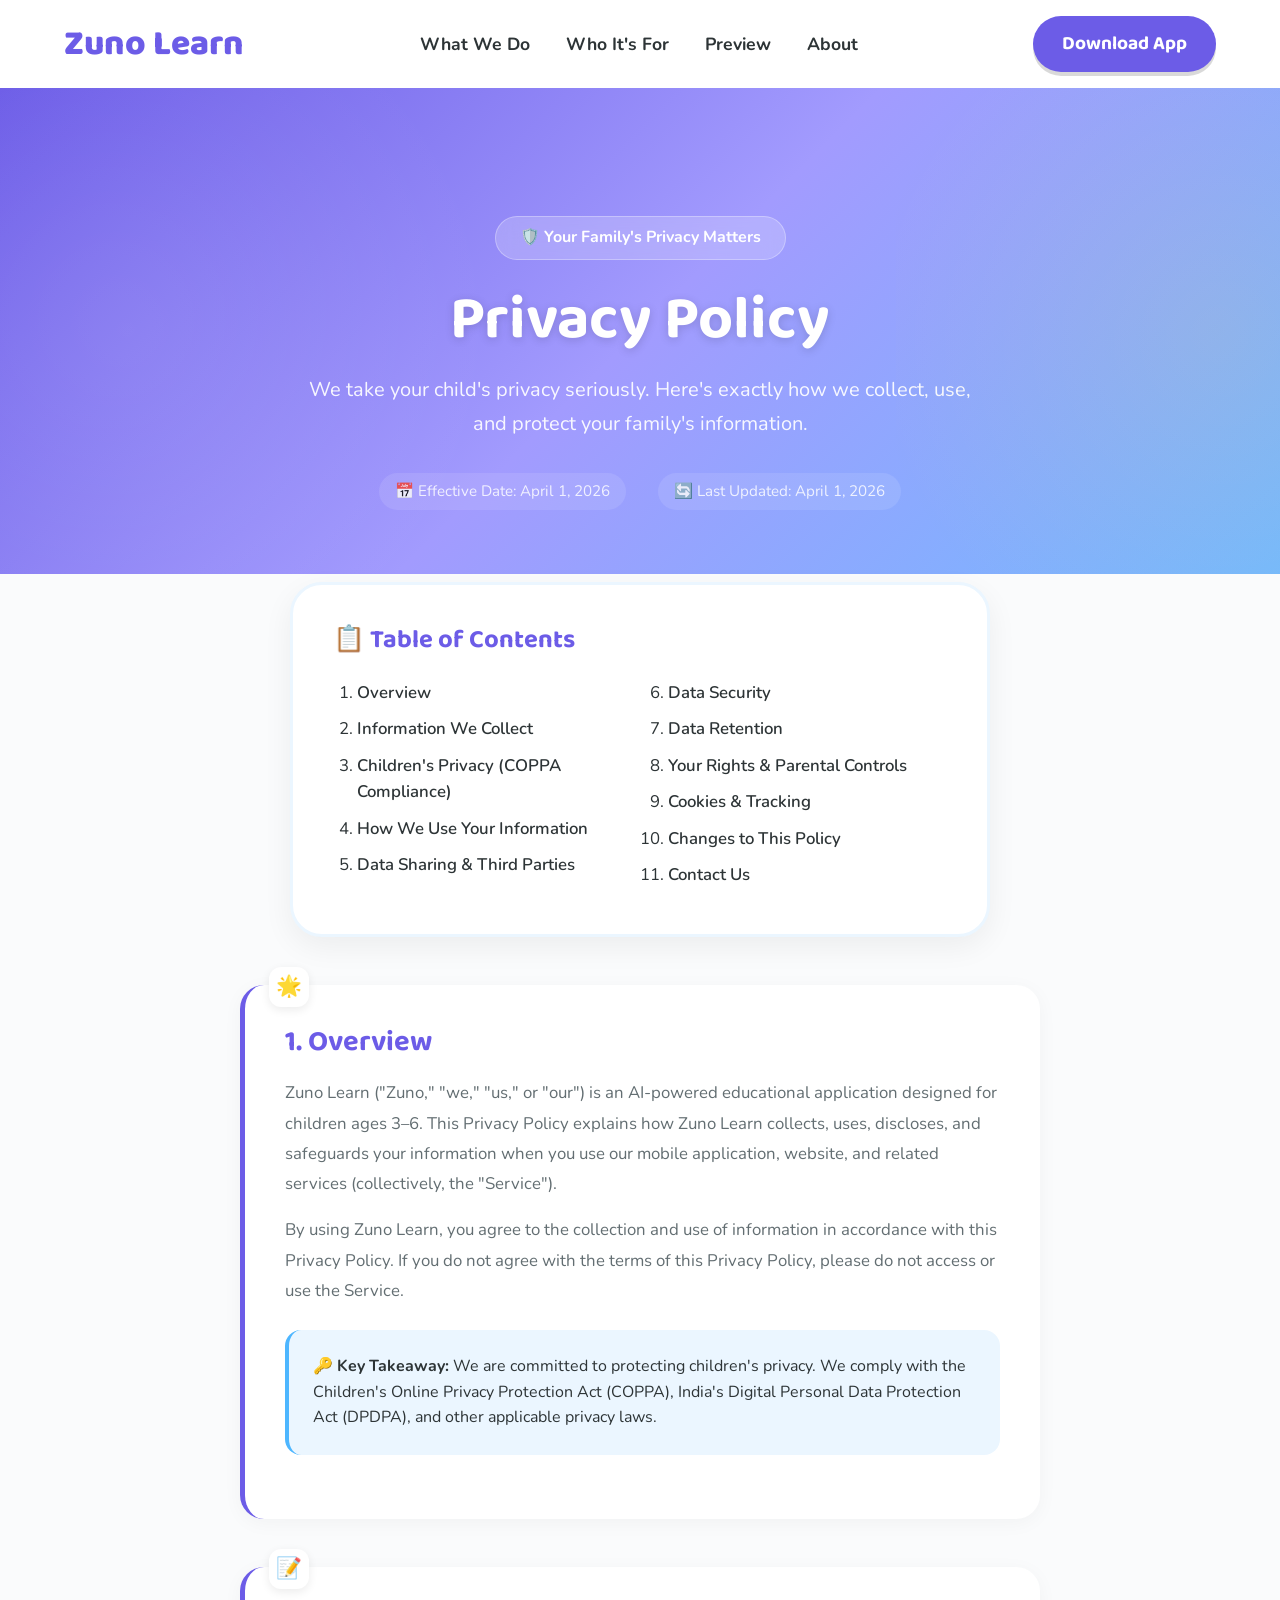
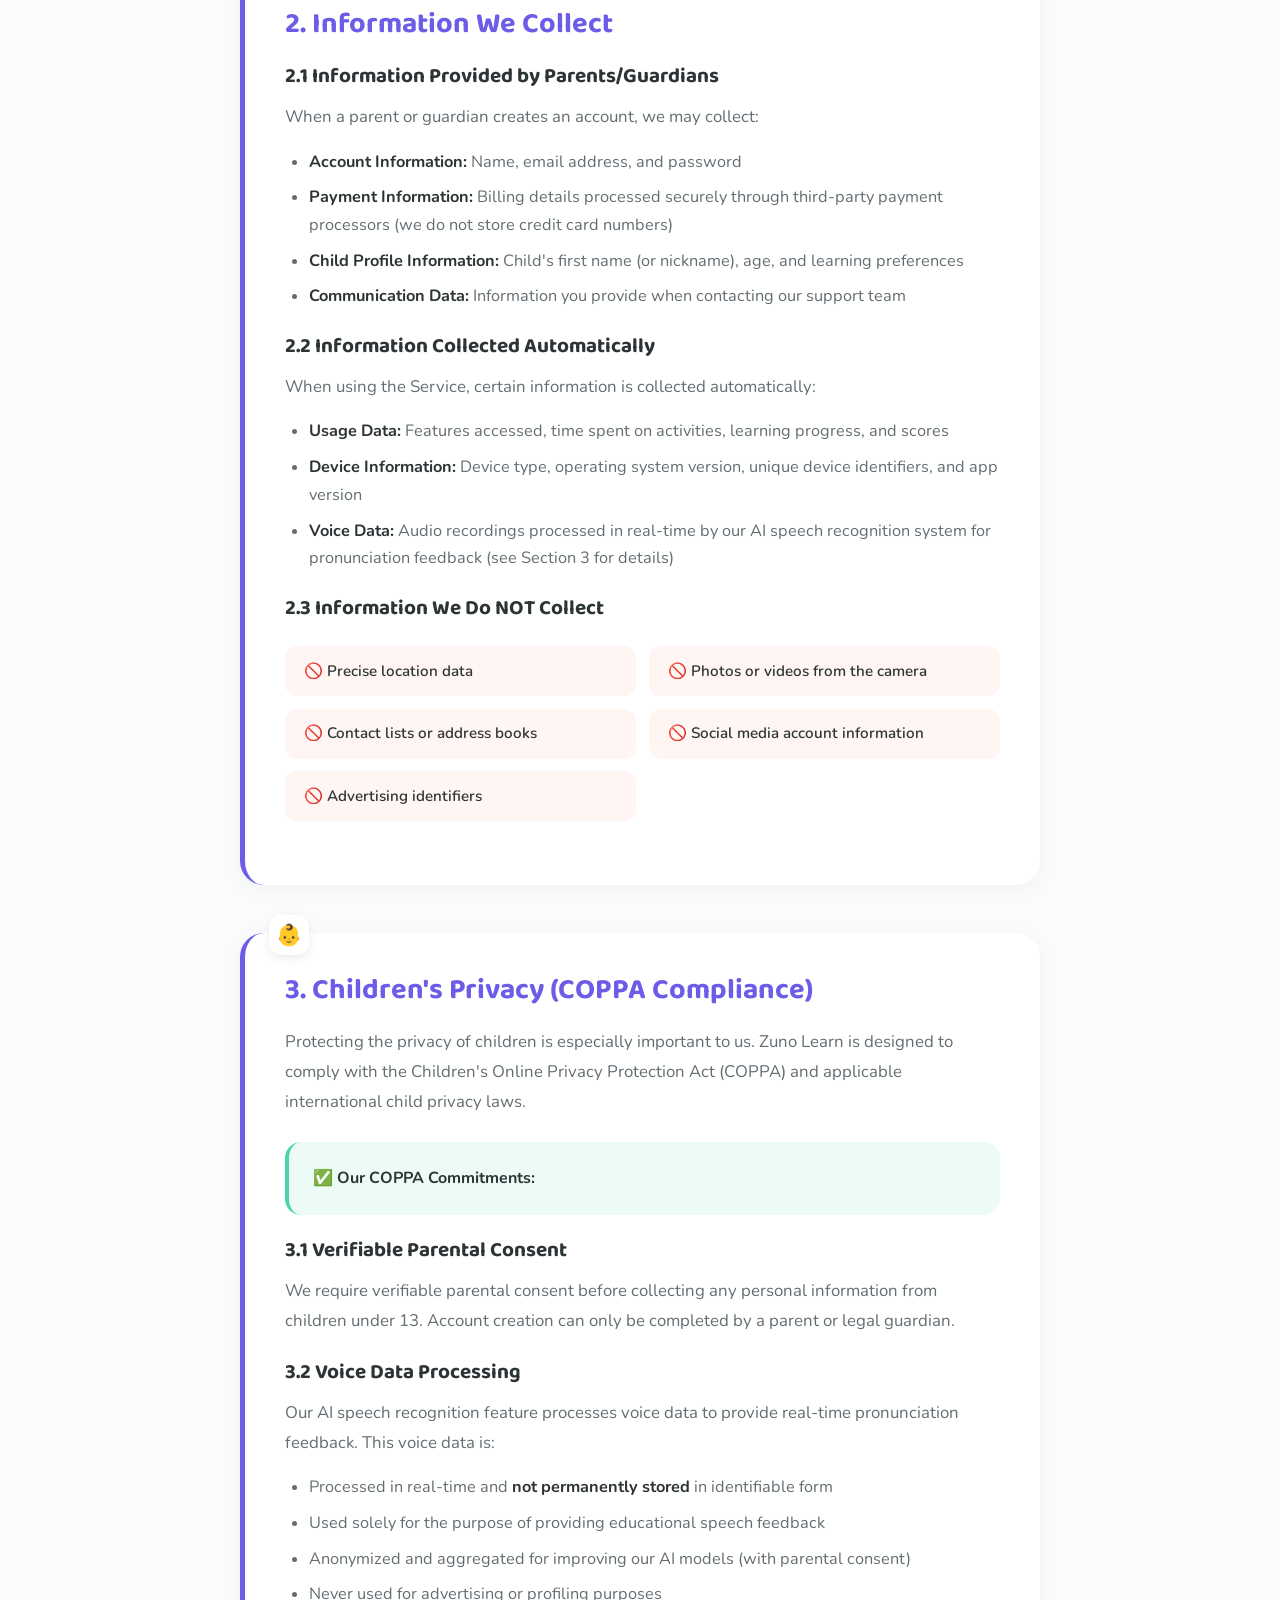
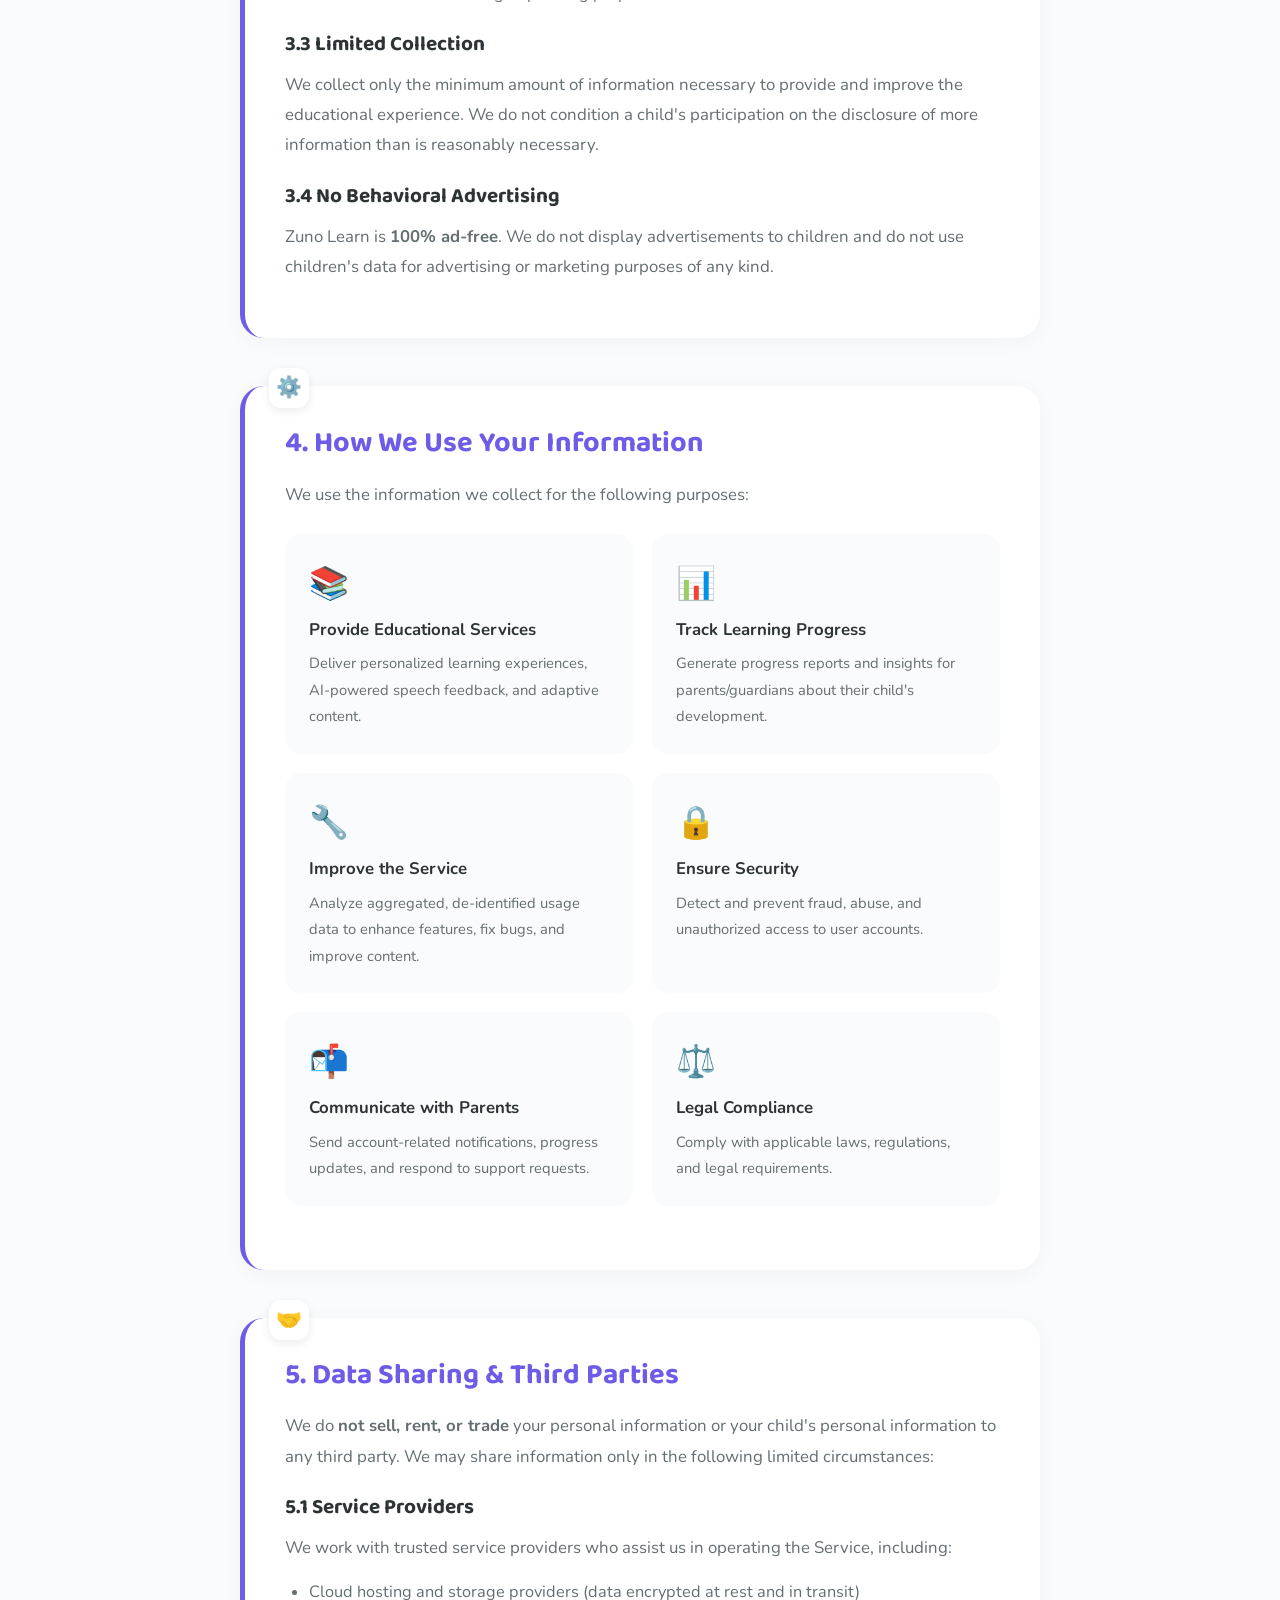
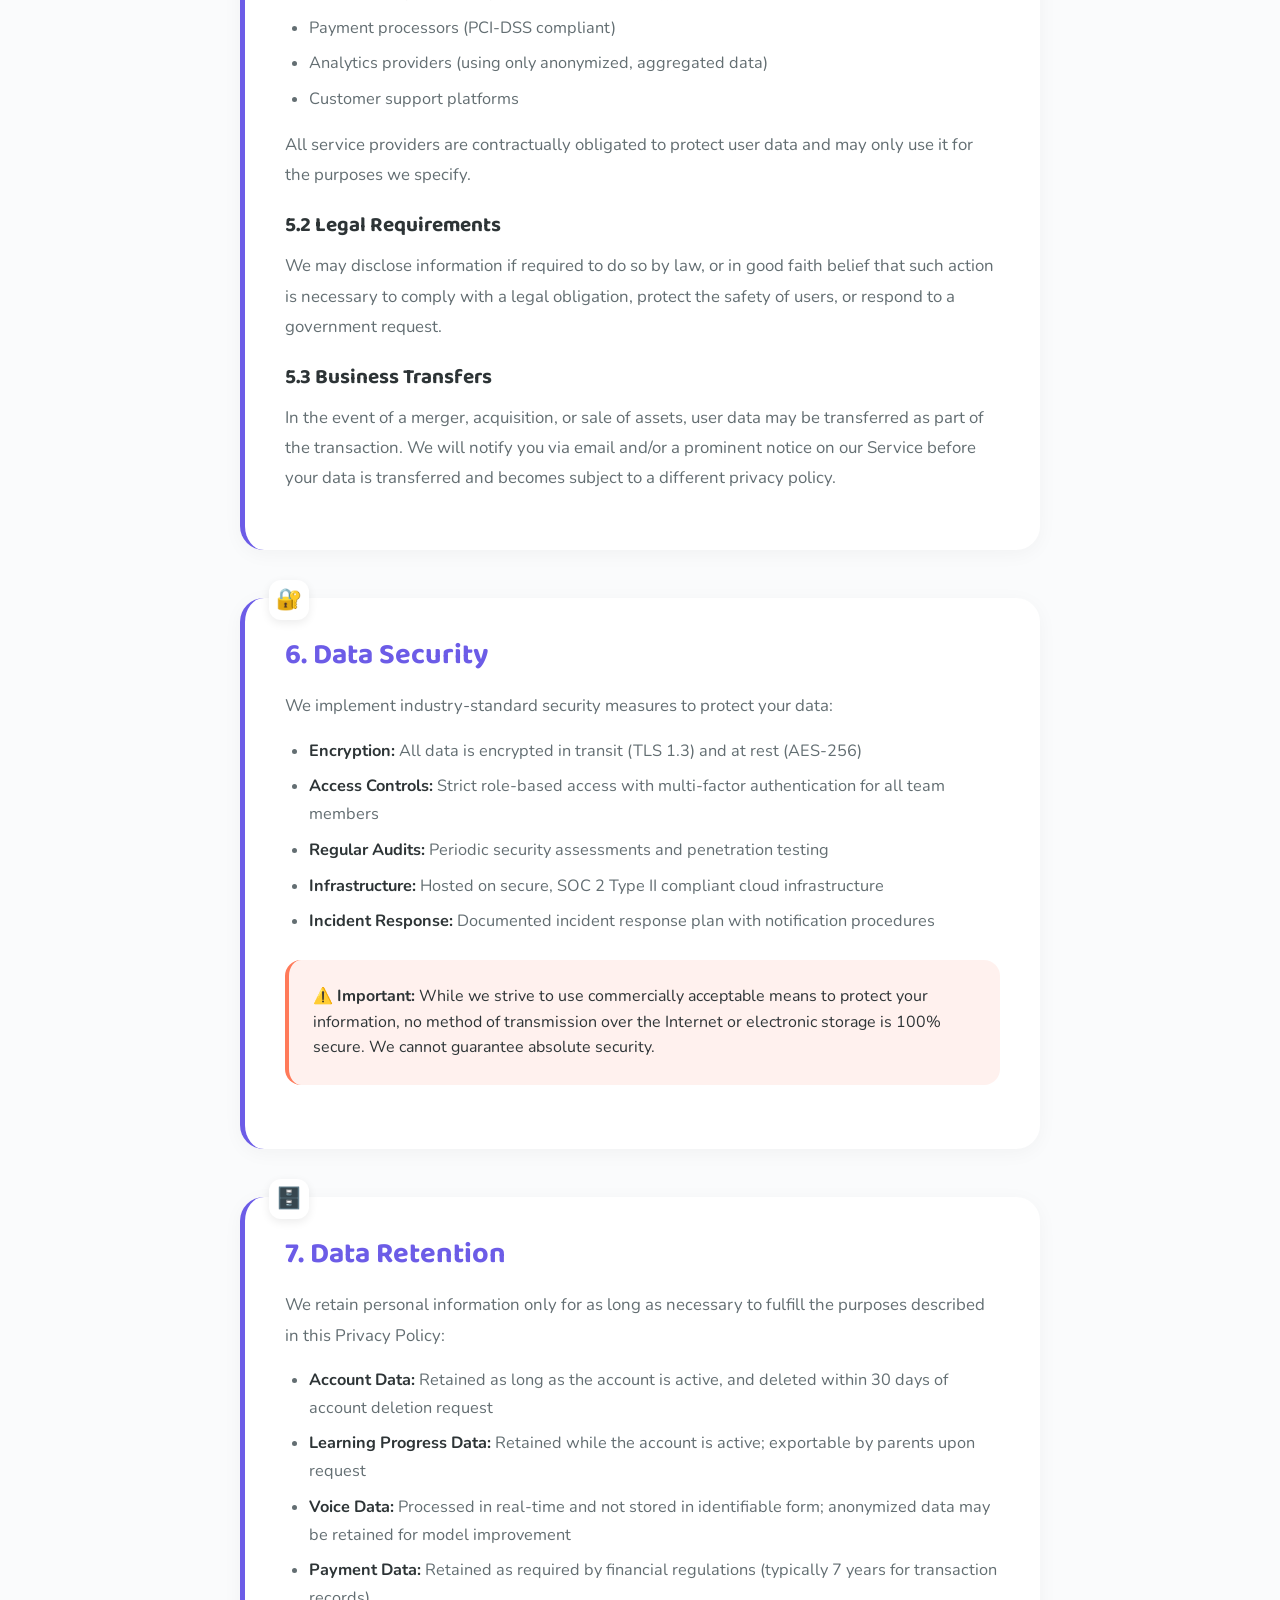
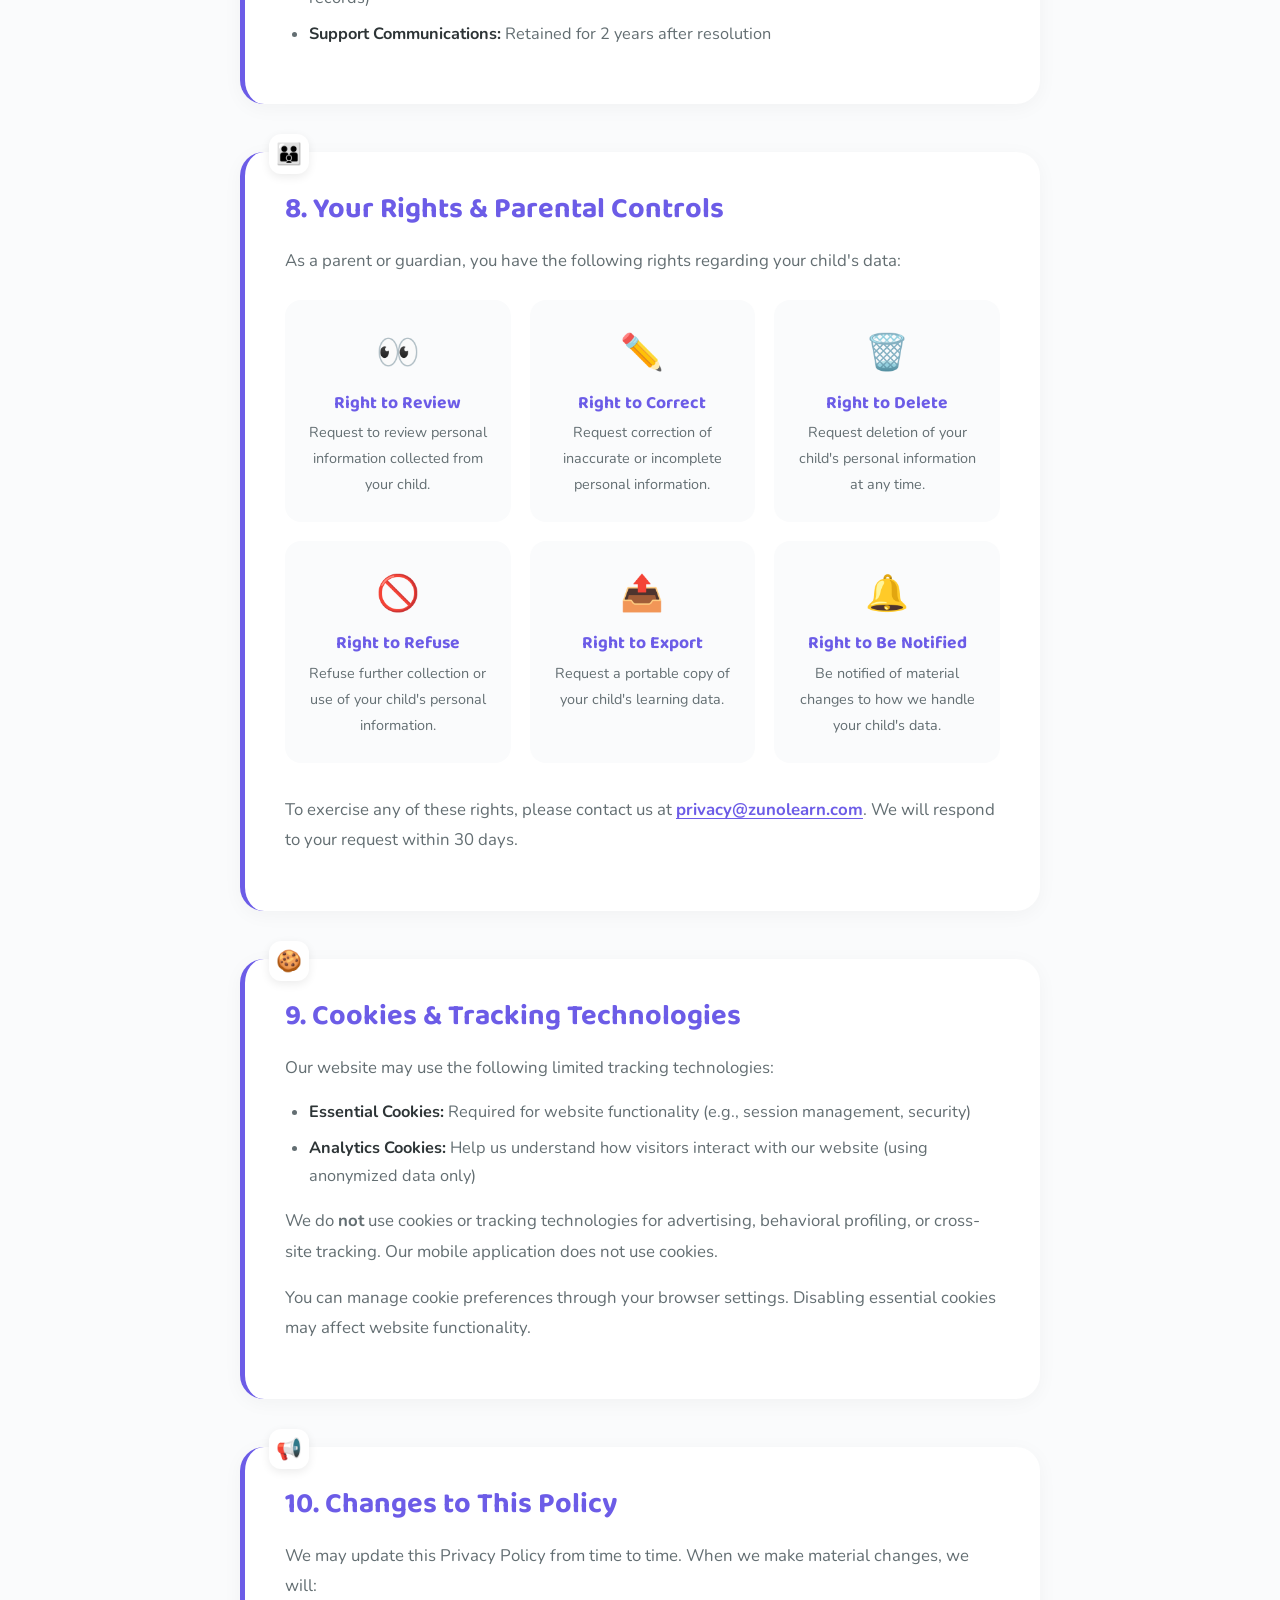
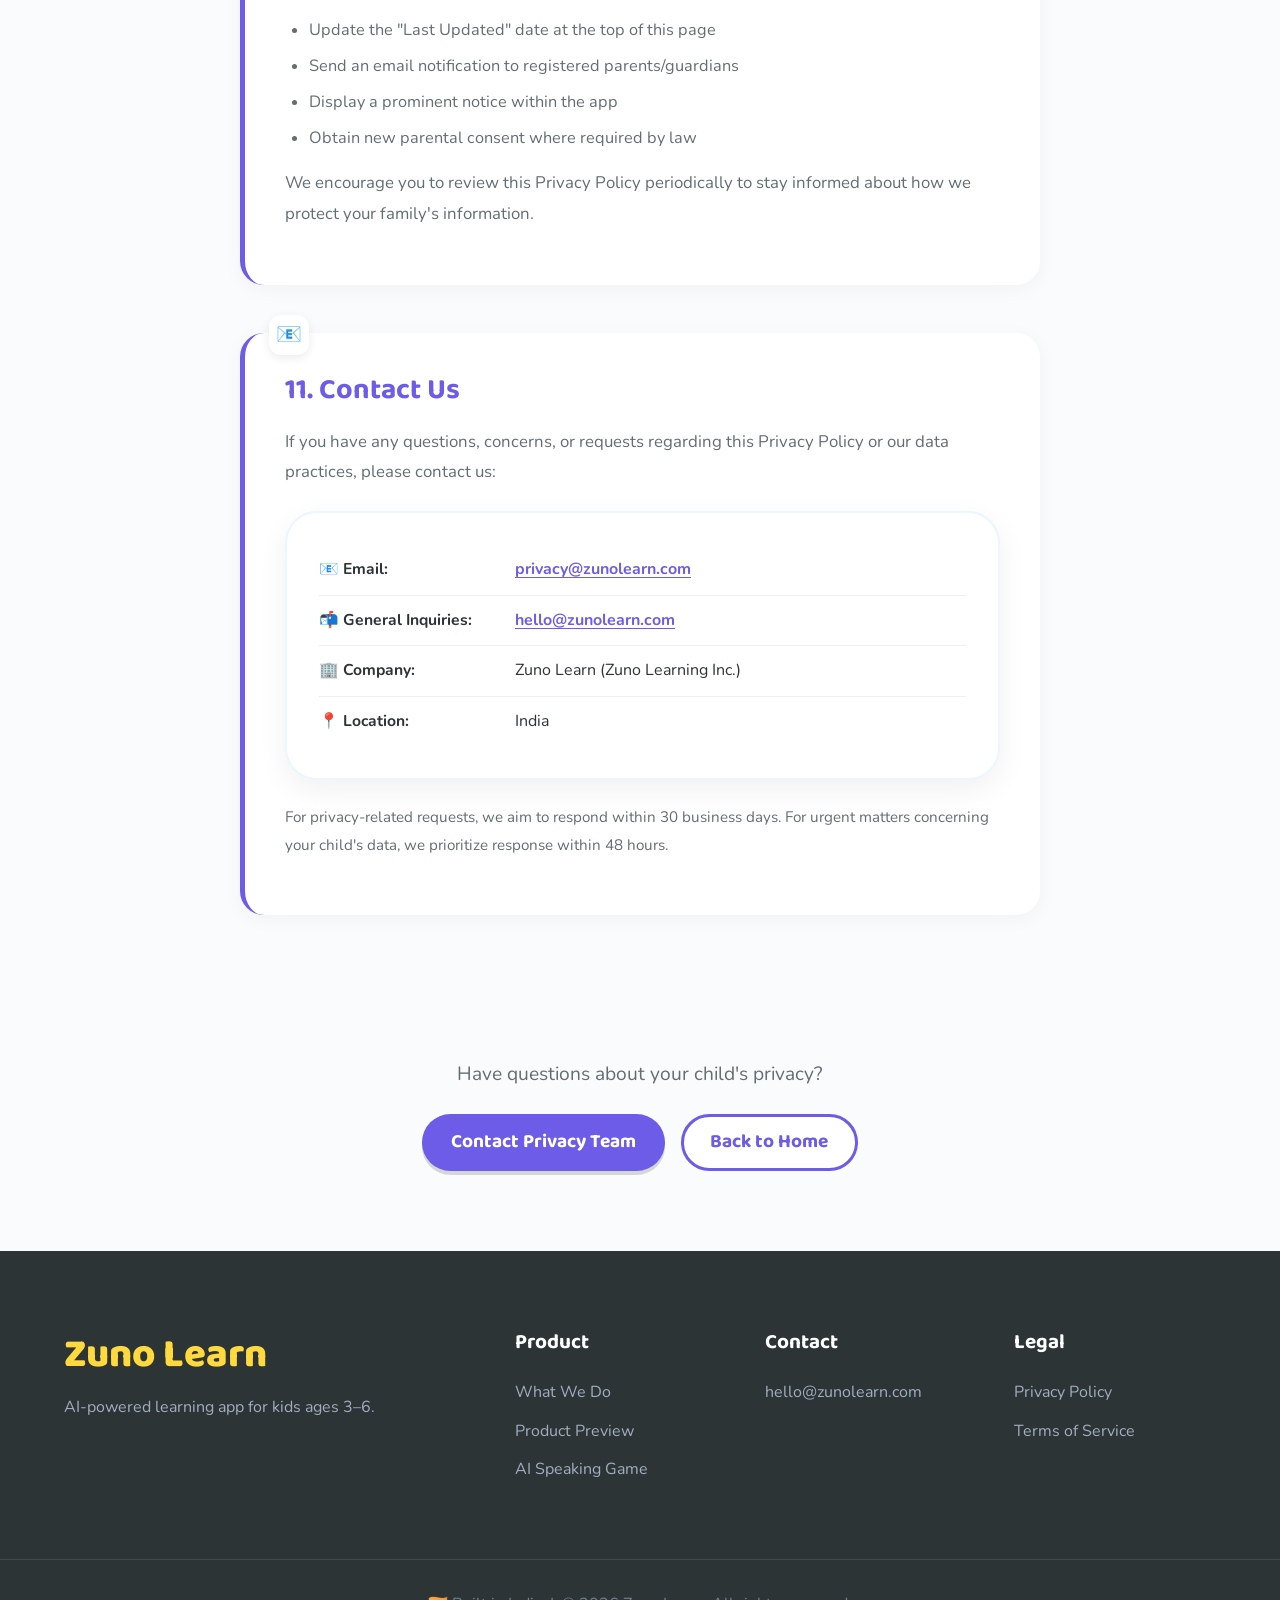
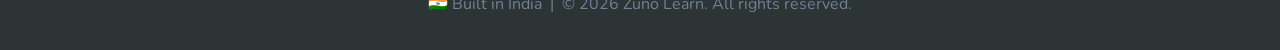
==== commit 359f9b28: "Update Zuno App to Zuno Learn" ====
--- a/privacy.html
+++ b/privacy.html
@@ -3,8 +3,8 @@
 <head>
   <meta charset="UTF-8" />
   <meta name="viewport" content="width=device-width, initial-scale=1.0" />
-  <title>Zuno App | Privacy Policy</title>
-  <meta name="description" content="Zuno App Privacy Policy – Learn how we protect your child's data. COPPA compliant, ad-free, and committed to children's safety." />
+  <title>Zuno Learn | Privacy Policy</title>
+  <meta name="description" content="Zuno Learn Privacy Policy – Learn how we protect your child's data. COPPA compliant, ad-free, and committed to children's safety." />
   <link rel="preconnect" href="https://fonts.googleapis.com" />
   <link rel="preconnect" href="https://fonts.gstatic.com" crossorigin />
   <link href="https://fonts.googleapis.com/css2?family=Baloo+2:wght@500;600;700;800&family=Nunito:wght@400;600;700;800&display=swap" rel="stylesheet" />
@@ -13,7 +13,7 @@
 <body>
   <header class="navbar">
     <div class="container nav-content">
-      <a href="index.html" class="logo">Zuno App</a>
+      <a href="index.html" class="logo">Zuno Learn</a>
       <nav class="nav-links">
         <a href="index.html#what-we-do">What We Do</a>
         <a href="index.html#who-its-for">Who It's For</a>
@@ -67,8 +67,8 @@
         <article id="overview" class="legal-section">
           <div class="legal-section-icon">🌟</div>
           <h2>1. Overview</h2>
-          <p>Zuno App ("Zuno," "we," "us," or "our") is an AI-powered educational application designed for children ages 3–6. This Privacy Policy explains how Zuno App collects, uses, discloses, and safeguards your information when you use our mobile application, website, and related services (collectively, the "Service").</p>
-          <p>By using Zuno App, you agree to the collection and use of information in accordance with this Privacy Policy. If you do not agree with the terms of this Privacy Policy, please do not access or use the Service.</p>
+          <p>Zuno Learn ("Zuno," "we," "us," or "our") is an AI-powered educational application designed for children ages 3–6. This Privacy Policy explains how Zuno Learn collects, uses, discloses, and safeguards your information when you use our mobile application, website, and related services (collectively, the "Service").</p>
+          <p>By using Zuno Learn, you agree to the collection and use of information in accordance with this Privacy Policy. If you do not agree with the terms of this Privacy Policy, please do not access or use the Service.</p>
           <div class="legal-highlight">
             <strong>🔑 Key Takeaway:</strong> We are committed to protecting children's privacy. We comply with the Children's Online Privacy Protection Act (COPPA), India's Digital Personal Data Protection Act (DPDPA), and other applicable privacy laws.
           </div>
@@ -108,7 +108,7 @@
         <article id="children-privacy" class="legal-section">
           <div class="legal-section-icon">👶</div>
           <h2>3. Children's Privacy (COPPA Compliance)</h2>
-          <p>Protecting the privacy of children is especially important to us. Zuno App is designed to comply with the Children's Online Privacy Protection Act (COPPA) and applicable international child privacy laws.</p>
+          <p>Protecting the privacy of children is especially important to us. Zuno Learn is designed to comply with the Children's Online Privacy Protection Act (COPPA) and applicable international child privacy laws.</p>
 
           <div class="legal-highlight highlight-green">
             <strong>✅ Our COPPA Commitments:</strong>
@@ -130,7 +130,7 @@
           <p>We collect only the minimum amount of information necessary to provide and improve the educational experience. We do not condition a child's participation on the disclosure of more information than is reasonably necessary.</p>
 
           <h3>3.4 No Behavioral Advertising</h3>
-          <p>Zuno App is <strong>100% ad-free</strong>. We do not display advertisements to children and do not use children's data for advertising or marketing purposes of any kind.</p>
+          <p>Zuno Learn is <strong>100% ad-free</strong>. We do not display advertisements to children and do not use children's data for advertising or marketing purposes of any kind.</p>
         </article>
 
         <article id="how-we-use" class="legal-section">
@@ -261,7 +261,7 @@
             </div>
           </div>
 
-          <p style="margin-top: 2rem;">To exercise any of these rights, please contact us at <a href="mailto:privacy@zunoapp.com" class="legal-link">privacy@zunoapp.com</a>. We will respond to your request within 30 days.</p>
+          <p style="margin-top: 2rem;">To exercise any of these rights, please contact us at <a href="mailto:privacy@zunolearn.com" class="legal-link">privacy@zunolearn.com</a>. We will respond to your request within 30 days.</p>
         </article>
 
         <article id="cookies" class="legal-section">
@@ -296,15 +296,15 @@
           <div class="contact-card card">
             <div class="contact-row">
               <span class="contact-label">📧 Email:</span>
-              <a href="mailto:privacy@zunoapp.com" class="legal-link">privacy@zunoapp.com</a>
+              <a href="mailto:privacy@zunolearn.com" class="legal-link">privacy@zunolearn.com</a>
             </div>
             <div class="contact-row">
               <span class="contact-label">📬 General Inquiries:</span>
-              <a href="mailto:hello@zunoapp.com" class="legal-link">hello@zunoapp.com</a>
+              <a href="mailto:hello@zunolearn.com" class="legal-link">hello@zunolearn.com</a>
             </div>
             <div class="contact-row">
               <span class="contact-label">🏢 Company:</span>
-              <span>Zuno App (Zuno Learning Inc.)</span>
+              <span>Zuno Learn (Zuno Learning Inc.)</span>
             </div>
             <div class="contact-row">
               <span class="contact-label">📍 Location:</span>
@@ -322,7 +322,7 @@
       <div class="container" style="text-align: center;">
         <p style="font-size: 1.2rem; color: var(--light-text); margin-bottom: 1.5rem;">Have questions about your child's privacy?</p>
         <div style="display: flex; gap: 1rem; justify-content: center; flex-wrap: wrap;">
-          <a href="mailto:privacy@zunoapp.com" class="btn btn-primary">Contact Privacy Team</a>
+          <a href="mailto:privacy@zunolearn.com" class="btn btn-primary">Contact Privacy Team</a>
           <a href="index.html" class="btn btn-outline">Back to Home</a>
         </div>
       </div>
@@ -333,7 +333,7 @@
   <footer class="footer">
     <div class="container footer-grid">
       <div class="footer-brand">
-        <a href="index.html" class="logo">Zuno App</a>
+        <a href="index.html" class="logo">Zuno Learn</a>
         <p>AI-powered learning app for kids ages 3–6.</p>
       </div>
       <div>
@@ -344,7 +344,7 @@
       </div>
       <div>
         <h4>Contact</h4>
-        <a href="mailto:hello@zunoapp.com">hello@zunoapp.com</a>
+        <a href="mailto:hello@zunolearn.com">hello@zunolearn.com</a>
       </div>
       <div>
         <h4>Legal</h4>
@@ -353,7 +353,7 @@
       </div>
     </div>
     <div class="footer-bottom">
-      <p>🇮🇳 Built in India &nbsp;|&nbsp; &copy; 2026 Zuno App. All rights reserved.</p>
+      <p>🇮🇳 Built in India &nbsp;|&nbsp; &copy; 2026 Zuno Learn. All rights reserved.</p>
     </div>
   </footer>
 </body>
--- a/style.css
+++ b/style.css
@@ -454,6 +454,161 @@
 
 
 /* ================================================
+   TEAM / FOUNDERS SECTION
+   ================================================ */
+.team-section {
+  background: var(--bg-color);
+}
+.team-grid {
+  display: grid;
+  grid-template-columns: repeat(3, 1fr);
+  gap: 2rem;
+}
+.team-card {
+  padding: 2.5rem 2rem;
+  text-align: center;
+  border: 3px solid transparent;
+  position: relative;
+}
+.team-card:hover {
+  border-color: var(--purple);
+}
+.team-avatar {
+  width: 100px;
+  height: 100px;
+  border-radius: 50%;
+  margin: 0 auto 1.5rem;
+  display: flex;
+  align-items: center;
+  justify-content: center;
+  font-family: 'Baloo 2', cursive;
+  font-size: 2.2rem;
+  font-weight: 800;
+  color: white;
+  letter-spacing: 2px;
+  box-shadow: 0 8px 25px rgba(108, 92, 231, 0.25);
+  transition: transform 0.3s, box-shadow 0.3s;
+}
+.team-card:hover .team-avatar {
+  transform: scale(1.1);
+  box-shadow: 0 12px 35px rgba(108, 92, 231, 0.35);
+}
+.team-card h3 {
+  font-size: 1.5rem;
+  color: var(--dark-text);
+  margin-bottom: 0.3rem;
+}
+.team-role {
+  display: inline-block;
+  background: var(--bg-blue);
+  color: var(--purple);
+  padding: 0.25rem 1rem;
+  border-radius: 50px;
+  font-size: 0.9rem;
+  font-weight: 700;
+  margin-bottom: 1rem;
+}
+.team-card p {
+  color: var(--light-text);
+  font-size: 1rem;
+  line-height: 1.6;
+  margin-bottom: 1.5rem;
+}
+.team-linkedin {
+  display: inline-flex;
+  align-items: center;
+  gap: 0.5rem;
+  color: #0077b5 !important;
+  font-weight: 700;
+  font-size: 0.95rem;
+  padding: 0.5rem 1.2rem;
+  border-radius: 50px;
+  background: rgba(0, 119, 181, 0.08);
+  transition: background 0.2s, transform 0.2s;
+}
+.team-linkedin:hover {
+  background: rgba(0, 119, 181, 0.15);
+  transform: translateY(-2px);
+}
+
+
+/* ================================================
+   WAITLIST FORM
+   ================================================ */
+.waitlist-form {
+  max-width: 600px;
+  margin: 0 auto;
+}
+.waitlist-fields {
+  display: grid;
+  grid-template-columns: 1fr 1fr;
+  gap: 1rem;
+  margin-bottom: 1.5rem;
+}
+.waitlist-fields input,
+.waitlist-fields select {
+  width: 100%;
+  padding: 1rem 1.2rem;
+  border: 3px solid rgba(255,255,255,0.3);
+  border-radius: 16px;
+  font-size: 1.05rem;
+  font-family: 'Nunito', sans-serif;
+  background: rgba(255,255,255,0.15);
+  color: white;
+  backdrop-filter: blur(5px);
+  transition: border-color 0.2s, background 0.2s;
+}
+.waitlist-fields input::placeholder {
+  color: rgba(255,255,255,0.6);
+}
+.waitlist-fields select {
+  color: rgba(255,255,255,0.6);
+  appearance: none;
+  -webkit-appearance: none;
+  background-image: url("data:image/svg+xml,%3Csvg xmlns='http://www.w3.org/2000/svg' width='12' height='12' viewBox='0 0 12 12'%3E%3Cpath fill='white' d='M6 8L1 3h10z'/%3E%3C/svg%3E");
+  background-repeat: no-repeat;
+  background-position: right 1rem center;
+  padding-right: 2.5rem;
+}
+.waitlist-fields select option {
+  color: var(--dark-text);
+  background: white;
+}
+.waitlist-fields input:focus,
+.waitlist-fields select:focus {
+  outline: none;
+  border-color: var(--yellow);
+  background: rgba(255,255,255,0.25);
+}
+.waitlist-submit {
+  width: 100%;
+  margin-bottom: 1rem;
+}
+.waitlist-note {
+  font-size: 0.9rem !important;
+  opacity: 0.75;
+  margin-bottom: 0 !important;
+}
+.waitlist-success {
+  padding: 2rem;
+  animation: fadeInUp 0.5s ease-out;
+}
+.waitlist-success h3 {
+  font-family: 'Baloo 2', cursive;
+  font-size: 1.8rem;
+  margin: 1rem 0 0.5rem;
+}
+.waitlist-success p {
+  font-size: 1.1rem;
+  opacity: 0.9;
+}
+@keyframes fadeInUp {
+  from { opacity: 0; transform: translateY(20px); }
+  to { opacity: 1; transform: translateY(0); }
+}
+
+
+/* ================================================
    FOOTER
    ================================================ */
 .footer { background: var(--dark-text); color: white; padding: 5rem 0 2rem; }
@@ -464,7 +619,17 @@
   margin-bottom: 4rem;
 }
 .footer-brand .logo { color: var(--yellow); font-size: 2.5rem; margin-bottom: 1rem; display: block; }
-.footer-brand p { color: #A0AEC0; margin-bottom: 1.5rem; }
+.footer-brand p { color: #A0AEC0; margin-bottom: 0.75rem; }
+.footer-company {
+  font-size: 0.9rem !important;
+  color: #718096 !important;
+  border-top: 1px solid rgba(255,255,255,0.08);
+  padding-top: 0.75rem;
+  margin-top: 0.5rem;
+}
+.footer-company strong {
+  color: #A0AEC0;
+}
 .footer h4 { font-size: 1.3rem; margin-bottom: 1.5rem; color: white; }
 .footer a { display: block; color: #A0AEC0; margin-bottom: 0.8rem; transition: color 0.2s; }
 .footer a:hover { color: var(--yellow); }
@@ -575,6 +740,7 @@
   .feature-showcase { grid-template-columns: 1fr; }
   .section-title { text-align: center !important; }
   .about-text { text-align: center; }
+  .team-grid { grid-template-columns: 1fr; max-width: 400px; margin: 0 auto; }
 }
 
 @media (max-width: 768px) {
@@ -585,12 +751,14 @@
   .footer-grid { grid-template-columns: 1fr; text-align: center; }
   .preview-grid { grid-template-columns: repeat(2, 1fr); }
   .wif-card { text-align: center; }
+  .waitlist-fields { grid-template-columns: 1fr; }
 }
 
 @media (max-width: 480px) {
   .preview-grid { grid-template-columns: 1fr; max-width: 300px; margin: 0 auto; }
   .hero-text h1 { font-size: 1.9rem; }
   .beta-badge { font-size: 0.8rem; }
+  .cta h2 { font-size: 1.8rem; }
 }
 
 
